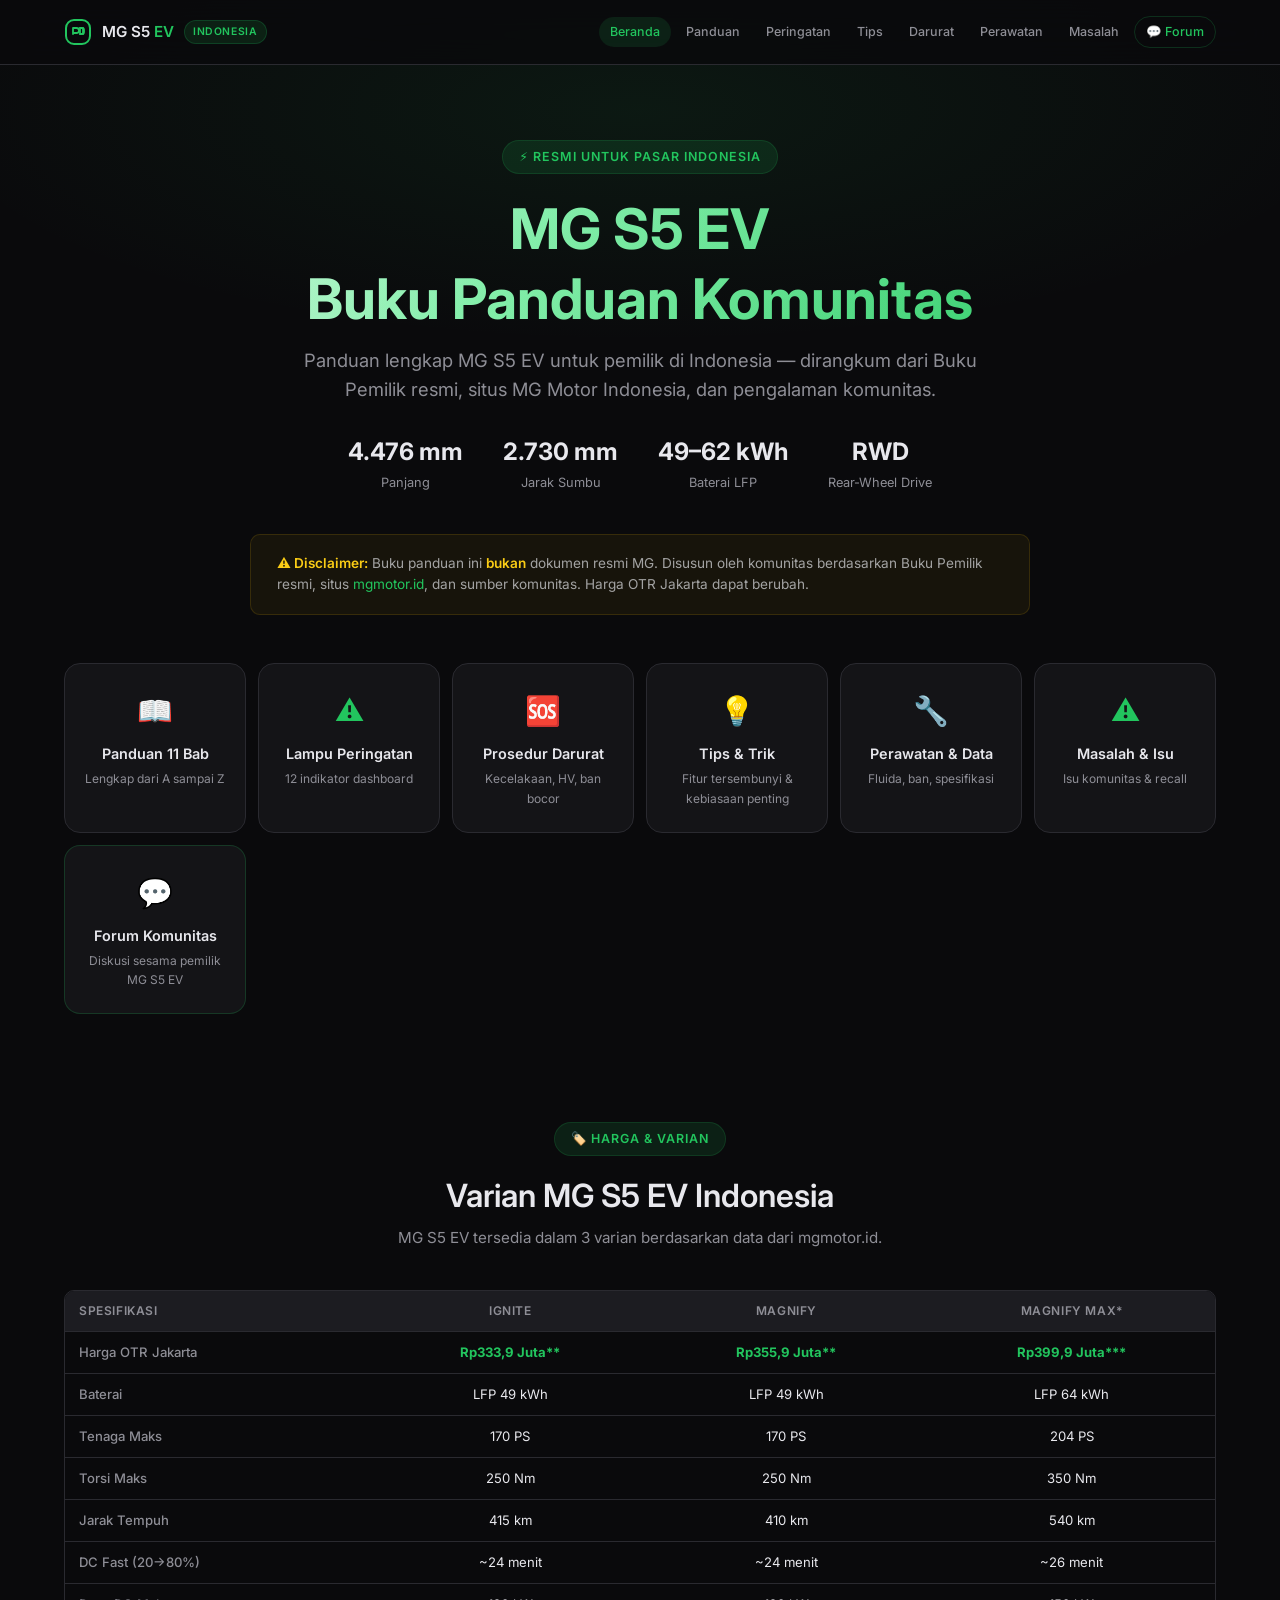
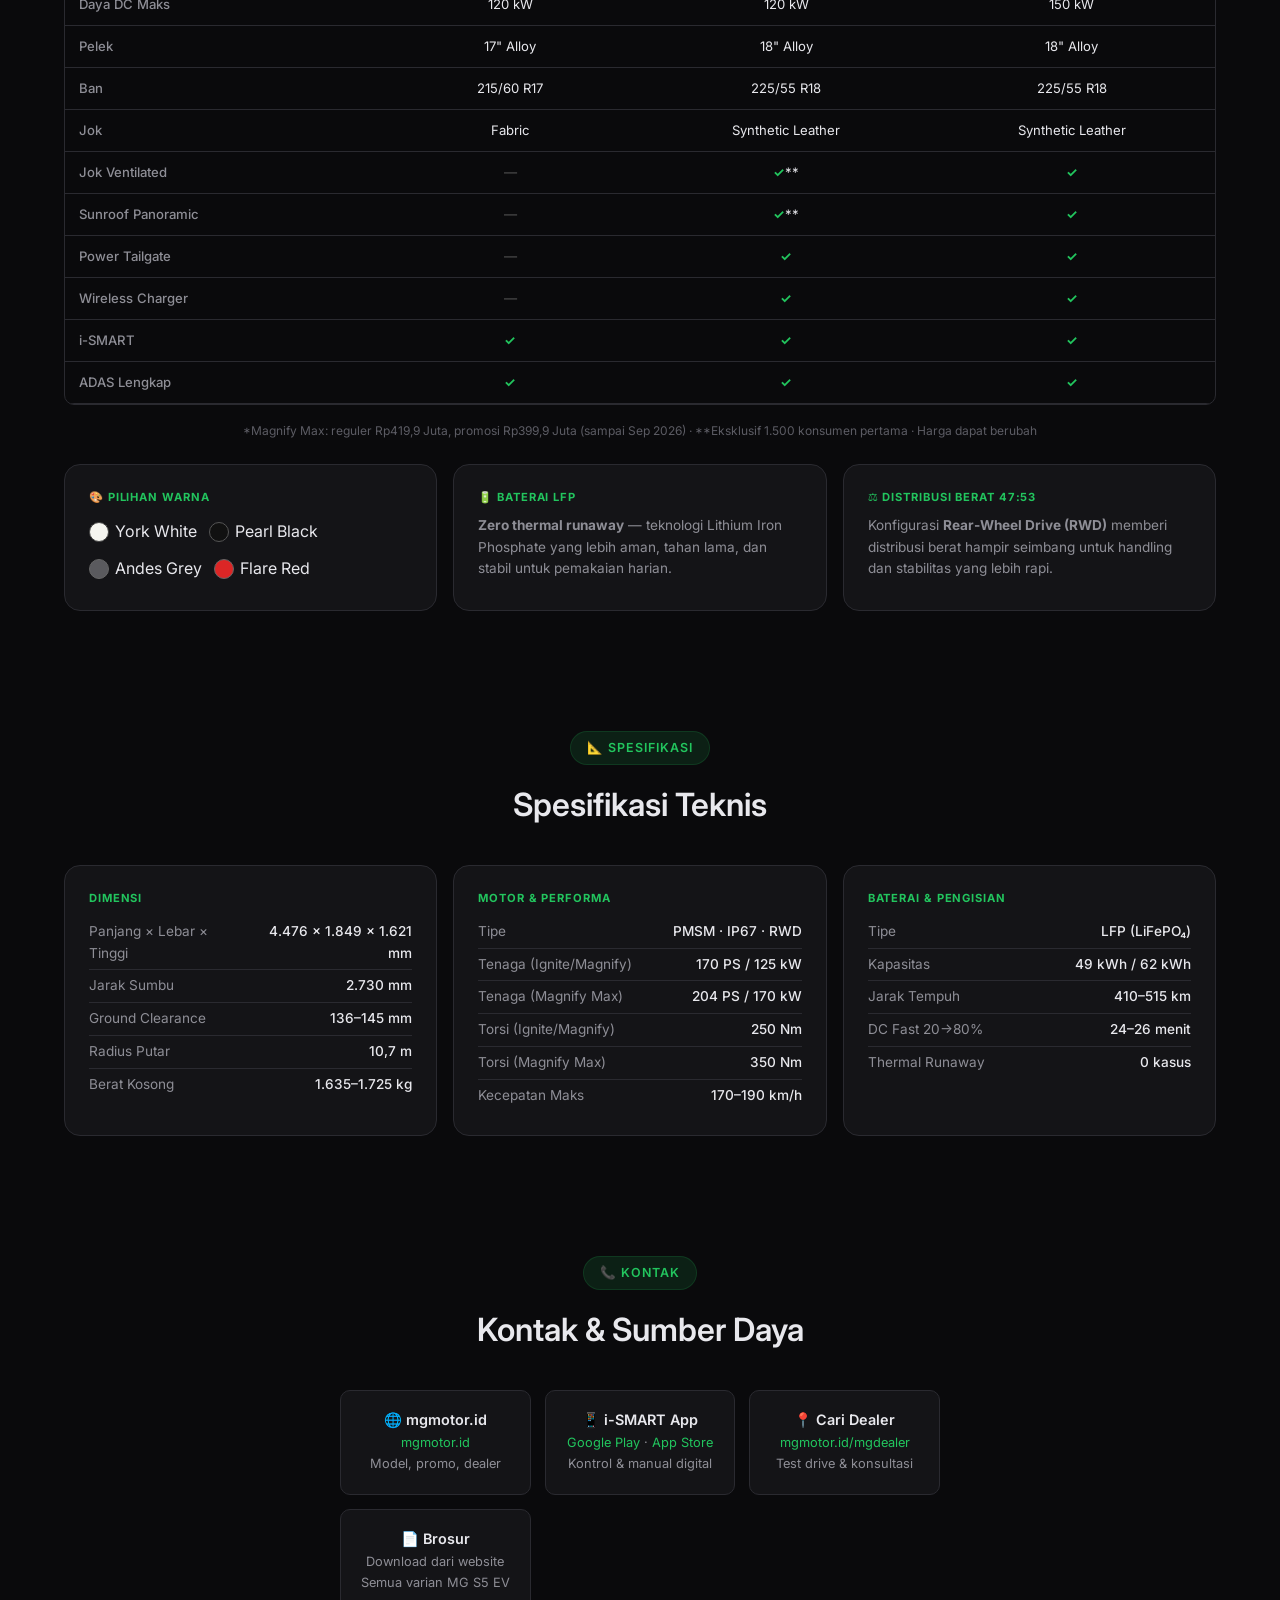
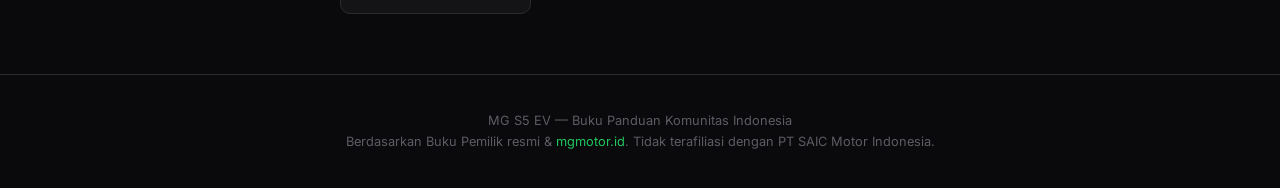
==== index.html @ fa59efef "fix: restruktur masalah.html + tambah Replaceable Batteries - masalah.html: Troubleshooting Cepat pi" ====
<!DOCTYPE html>
<html lang="id">
<head>
  <meta charset="UTF-8">
  <meta name="viewport" content="width=device-width, initial-scale=1.0">
  <title>MG S5 EV — Buku Panduan Komunitas Indonesia</title>
  <link rel="preconnect" href="https://fonts.googleapis.com">
  <link rel="preconnect" href="https://fonts.gstatic.com" crossorigin>
  <link href="https://fonts.googleapis.com/css2?family=Inter:wght@300;400;500;600;700;800&family=JetBrains+Mono:wght@400;600&display=swap" rel="stylesheet">
  <link rel="stylesheet" href="style.css">
</head>
<body>

<nav role="navigation" aria-label="Navigasi utama">
  <div class="container">
    <div class="nav-brand">
      <svg width="28" height="28" viewBox="0 0 28 28" fill="none" aria-hidden="true">
        <rect x="2" y="2" width="24" height="24" rx="8" stroke="#22c55e" stroke-width="2" fill="none"/>
        <path d="M9 16V10h3.5a2.5 2.5 0 0 1 0 5H9m10-5v6" stroke="#22c55e" stroke-width="1.8" stroke-linecap="round" stroke-linejoin="round"/>
        <path d="M20 12a2 2 0 0 0-2-2h-2v6h2a2 2 0 0 0 2-2v-2Z" stroke="#22c55e" stroke-width="1.8" stroke-linecap="round"/>
      </svg>
      <span>MG S5 <span class="brand-accent">EV</span></span>
      <span class="nav-badge">Indonesia</span>
    </div>
    <div class="nav-menu">
      <input type="checkbox" id="nav-toggle-index" class="nav-toggle-input" aria-hidden="true">
      <label for="nav-toggle-index" class="nav-toggle" aria-label="Buka navigasi">
        <span class="nav-toggle-bars" aria-hidden="true"><span></span><span></span><span></span></span>
      </label>
      <div class="nav-links">
        <a href="index.html" class="active">Beranda</a>
        <a href="panduan.html">Panduan</a>
        <a href="peringatan.html">Peringatan</a>
        <a href="tips.html">Tips</a>
        <a href="darurat.html">Darurat</a>
        <a href="perawatan.html">Perawatan</a>
        <a href="masalah.html">Masalah</a>
        <a href="https://mgs5.flarum.cloud" target="_blank" rel="noopener" class="forum-link">💬 Forum</a>
      </div>
    </div>
  </div>
</nav>

<header class="hero">
  <div class="container">
    <div class="hero-tag">⚡ Resmi untuk Pasar Indonesia</div>
    <h1>MG S5 EV<br>Buku Panduan Komunitas</h1>
    <p class="hero-sub">Panduan lengkap MG S5 EV untuk pemilik di Indonesia — dirangkum dari Buku Pemilik resmi, situs MG Motor Indonesia, dan pengalaman komunitas.</p>
    <div class="hero-stats">
      <div class="hero-stat"><div class="hero-stat-val">4.476 mm</div><div class="hero-stat-lbl">Panjang</div></div>
      <div class="hero-stat"><div class="hero-stat-val">2.730 mm</div><div class="hero-stat-lbl">Jarak Sumbu</div></div>
      <div class="hero-stat"><div class="hero-stat-val">49–62 kWh</div><div class="hero-stat-lbl">Baterai LFP</div></div>
      <div class="hero-stat"><div class="hero-stat-val">RWD</div><div class="hero-stat-lbl">Rear-Wheel Drive</div></div>
    </div>
  </div>
</header>

<div class="container">
  <div class="disclaimer-card" role="note" aria-label="Disclaimer sumber">
    <p><strong>⚠️ Disclaimer:</strong> Buku panduan ini <strong>bukan</strong> dokumen resmi MG. Disusun oleh komunitas berdasarkan Buku Pemilik resmi, situs <a href="https://www.mgmotor.id/mgmodels/mgs5ev" target="_blank" rel="noopener">mgmotor.id</a>, dan sumber komunitas. Harga OTR Jakarta dapat berubah.</p>
  </div>

  <div class="quick-nav">
    <a href="panduan.html" class="card quick-nav-card">
      <div class="quick-nav-icon">📖</div>
      <div class="quick-nav-title">Panduan 11 Bab</div>
      <div class="quick-nav-meta">Lengkap dari A sampai Z</div>
    </a>
    <a href="peringatan.html" class="card quick-nav-card">
      <div class="quick-nav-icon">⚠️</div>
      <div class="quick-nav-title">Lampu Peringatan</div>
      <div class="quick-nav-meta">12 indikator dashboard</div>
    </a>
    <a href="darurat.html" class="card quick-nav-card">
      <div class="quick-nav-icon">🆘</div>
      <div class="quick-nav-title">Prosedur Darurat</div>
      <div class="quick-nav-meta">Kecelakaan, HV, ban bocor</div>
    </a>
    <a href="tips.html" class="card quick-nav-card">
      <div class="quick-nav-icon">💡</div>
      <div class="quick-nav-title">Tips &amp; Trik</div>
      <div class="quick-nav-meta">Fitur tersembunyi &amp; kebiasaan penting</div>
    </a>
    <a href="perawatan.html" class="card quick-nav-card">
      <div class="quick-nav-icon">🔧</div>
      <div class="quick-nav-title">Perawatan &amp; Data</div>
      <div class="quick-nav-meta">Fluida, ban, spesifikasi</div>
    </a>
    <a href="masalah.html" class="card quick-nav-card">
      <div class="quick-nav-icon">⚠️</div>
      <div class="quick-nav-title">Masalah &amp; Isu</div>
      <div class="quick-nav-meta">Isu komunitas &amp; recall</div>
    </a>
    <a href="https://mgs5.flarum.cloud" target="_blank" rel="noopener" class="card quick-nav-card is-forum">
      <div class="quick-nav-icon">💬</div>
      <div class="quick-nav-title accent-text">Forum Komunitas</div>
      <div class="quick-nav-meta">Diskusi sesama pemilik MG S5 EV</div>
    </a>
  </div>
</div>

<section class="section section-tight" id="varian">
  <div class="container">
    <div class="section-header">
      <div class="hero-tag">🏷️ Harga &amp; Varian</div>
      <h2>Varian MG S5 EV Indonesia</h2>
      <p>MG S5 EV tersedia dalam 3 varian berdasarkan data dari mgmotor.id.</p>
    </div>
    <div class="table-wrap">
      <table>
        <thead>
          <tr>
            <th>Spesifikasi</th>
            <th class="center">Ignite</th>
            <th class="center">Magnify</th>
            <th class="center">Magnify Max*</th>
          </tr>
        </thead>
        <tbody>
          <tr><td>Harga OTR Jakarta</td><td class="center accent-value">Rp333,9 Juta**</td><td class="center accent-value">Rp355,9 Juta**</td><td class="center accent-value">Rp399,9 Juta***</td></tr>
          <tr><td>Baterai</td><td class="center">LFP 49 kWh</td><td class="center">LFP 49 kWh</td><td class="center">LFP 64 kWh</td></tr>
          <tr><td>Tenaga Maks</td><td class="center">170 PS</td><td class="center">170 PS</td><td class="center">204 PS</td></tr>
          <tr><td>Torsi Maks</td><td class="center">250 Nm</td><td class="center">250 Nm</td><td class="center">350 Nm</td></tr>
          <tr><td>Jarak Tempuh</td><td class="center">415 km</td><td class="center">410 km</td><td class="center">540 km</td></tr>
          <tr><td>DC Fast (20→80%)</td><td class="center">~24 menit</td><td class="center">~24 menit</td><td class="center">~26 menit</td></tr>
          <tr><td>Daya DC Maks</td><td class="center">120 kW</td><td class="center">120 kW</td><td class="center">150 kW</td></tr>
          <tr><td>Pelek</td><td class="center">17&quot; Alloy</td><td class="center">18&quot; Alloy</td><td class="center">18&quot; Alloy</td></tr>
          <tr><td>Ban</td><td class="center">215/60 R17</td><td class="center">225/55 R18</td><td class="center">225/55 R18</td></tr>
          <tr><td>Jok</td><td class="center">Fabric</td><td class="center">Synthetic Leather</td><td class="center">Synthetic Leather</td></tr>
          <tr><td>Jok Ventilated</td><td class="center"><span class="dash">—</span></td><td class="center"><span class="check">✓</span>**</td><td class="center"><span class="check">✓</span></td></tr>
          <tr><td>Sunroof Panoramic</td><td class="center"><span class="dash">—</span></td><td class="center"><span class="check">✓</span>**</td><td class="center"><span class="check">✓</span></td></tr>
          <tr><td>Power Tailgate</td><td class="center"><span class="dash">—</span></td><td class="center"><span class="check">✓</span></td><td class="center"><span class="check">✓</span></td></tr>
          <tr><td>Wireless Charger</td><td class="center"><span class="dash">—</span></td><td class="center"><span class="check">✓</span></td><td class="center"><span class="check">✓</span></td></tr>
          <tr><td>i-SMART</td><td class="center"><span class="check">✓</span></td><td class="center"><span class="check">✓</span></td><td class="center"><span class="check">✓</span></td></tr>
          <tr><td>ADAS Lengkap</td><td class="center"><span class="check">✓</span></td><td class="center"><span class="check">✓</span></td><td class="center"><span class="check">✓</span></td></tr>
        </tbody>
      </table>
    </div>
    <p class="muted-note">*Magnify Max: reguler Rp419,9 Juta, promosi Rp399,9 Juta (sampai Sep 2026) · **Eksklusif 1.500 konsumen pertama · Harga dapat berubah</p>

    <div class="info-grid-3 mt-24">
      <div class="card">
        <div class="label">🎨 Pilihan Warna</div>
        <div class="swatch-list">
          <span class="swatch-item"><span class="swatch-dot white"></span>York White</span>
          <span class="swatch-item"><span class="swatch-dot black"></span>Pearl Black</span>
          <span class="swatch-item"><span class="swatch-dot gray"></span>Andes Grey</span>
          <span class="swatch-item"><span class="swatch-dot red"></span>Flare Red</span>
        </div>
      </div>
      <div class="card">
        <div class="label">🔋 Baterai LFP</div>
        <p class="mt-8"><strong>Zero thermal runaway</strong> — teknologi Lithium Iron Phosphate yang lebih aman, tahan lama, dan stabil untuk pemakaian harian.</p>
      </div>
      <div class="card">
        <div class="label">⚖️ Distribusi Berat 47:53</div>
        <p class="mt-8">Konfigurasi <strong>Rear-Wheel Drive (RWD)</strong> memberi distribusi berat hampir seimbang untuk handling dan stabilitas yang lebih rapi.</p>
      </div>
    </div>
  </div>
</section>

<section class="section section-tight">
  <div class="container">
    <div class="section-header">
      <div class="hero-tag">📐 Spesifikasi</div>
      <h2>Spesifikasi Teknis</h2>
    </div>
    <div class="spec-grid">
      <div class="card">
        <div class="label">Dimensi</div>
        <div class="spec-row"><span class="key">Panjang × Lebar × Tinggi</span><span class="val">4.476 × 1.849 × 1.621 mm</span></div>
        <div class="spec-row"><span class="key">Jarak Sumbu</span><span class="val">2.730 mm</span></div>
        <div class="spec-row"><span class="key">Ground Clearance</span><span class="val">136–145 mm</span></div>
        <div class="spec-row"><span class="key">Radius Putar</span><span class="val">10,7 m</span></div>
        <div class="spec-row"><span class="key">Berat Kosong</span><span class="val">1.635–1.725 kg</span></div>
      </div>
      <div class="card">
        <div class="label">Motor &amp; Performa</div>
        <div class="spec-row"><span class="key">Tipe</span><span class="val">PMSM · IP67 · RWD</span></div>
        <div class="spec-row"><span class="key">Tenaga (Ignite/Magnify)</span><span class="val">170 PS / 125 kW</span></div>
        <div class="spec-row"><span class="key">Tenaga (Magnify Max)</span><span class="val">204 PS / 170 kW</span></div>
        <div class="spec-row"><span class="key">Torsi (Ignite/Magnify)</span><span class="val">250 Nm</span></div>
        <div class="spec-row"><span class="key">Torsi (Magnify Max)</span><span class="val">350 Nm</span></div>
        <div class="spec-row"><span class="key">Kecepatan Maks</span><span class="val">170–190 km/h</span></div>
      </div>
      <div class="card">
        <div class="label">Baterai &amp; Pengisian</div>
        <div class="spec-row"><span class="key">Tipe</span><span class="val">LFP (LiFePO₄)</span></div>
        <div class="spec-row"><span class="key">Kapasitas</span><span class="val">49 kWh / 62 kWh</span></div>
        <div class="spec-row"><span class="key">Jarak Tempuh</span><span class="val">410–515 km</span></div>
        <div class="spec-row"><span class="key">DC Fast 20→80%</span><span class="val">24–26 menit</span></div>
        <div class="spec-row"><span class="key">Thermal Runaway</span><span class="val accent-text">0 kasus</span></div>
      </div>
    </div>
  </div>
</section>

<section class="section section-tight" id="kontak">
  <div class="container">
    <div class="section-header">
      <div class="hero-tag">📞 Kontak</div>
      <h2>Kontak &amp; Sumber Daya</h2>
    </div>
    <div class="app-grid compact">
      <div class="app-item"><h3>🌐 mgmotor.id</h3><p><a href="https://www.mgmotor.id" target="_blank" rel="noopener">mgmotor.id</a><br>Model, promo, dealer</p></div>
      <div class="app-item"><h3>📱 i-SMART App</h3><p><a href="https://play.google.com/store/apps/details?id=com.saicmotor.iov.indonesian" target="_blank" rel="noopener">Google Play</a> · <a href="https://apps.apple.com/id/app/mg-i-smart/id1560301186" target="_blank" rel="noopener">App Store</a><br>Kontrol &amp; manual digital</p></div>
      <div class="app-item"><h3>📍 Cari Dealer</h3><p><a href="https://www.mgmotor.id/mgdealer" target="_blank" rel="noopener">mgmotor.id/mgdealer</a><br>Test drive &amp; konsultasi</p></div>
      <div class="app-item"><h3>📄 Brosur</h3><p>Download dari website<br>Semua varian MG S5 EV</p></div>
    </div>
  </div>
</section>

<footer role="contentinfo">
  <div class="container">
    <p class="mb-0">MG S5 EV — Buku Panduan Komunitas Indonesia</p>
    <p>Berdasarkan Buku Pemilik resmi &amp; <a href="https://www.mgmotor.id/mgmodels/mgs5ev" target="_blank" rel="noopener">mgmotor.id</a>. Tidak terafiliasi dengan PT SAIC Motor Indonesia.</p>
  </div>
</footer>

</body>
</html>
---- style.css ----
/* ===== MG S5 EV Community Manual - Shared Styles ===== */
*, *::before, *::after { box-sizing: border-box; margin: 0; padding: 0; }
html { scroll-behavior: smooth; scroll-padding-top: 80px; }
body {
  font-family: "Inter", system-ui, -apple-system, sans-serif;
  background: #0a0a0c;
  color: #e8e8ed;
  line-height: 1.6;
  -webkit-font-smoothing: antialiased;
}
::selection { background: rgba(34, 197, 94, 0.3); color: #fff; }
:focus-visible { outline: 2px solid #22c55e; outline-offset: 2px; border-radius: 4px; }

:root {
  --bg: #0a0a0c;
  --surface: #141417;
  --surface-2: #1c1c21;
  --border: #2a2a30;
  --text: #e8e8ed;
  --muted: #8e8e96;
  --accent: #22c55e;
  --accent-dim: rgba(34, 197, 94, 0.12);
  --radius-sm: 6px;
  --radius-md: 10px;
  --radius-lg: 16px;
  --shadow-card: 0 1px 3px rgba(0, 0, 0, 0.4);
  --shadow-raised: 0 4px 12px rgba(0, 0, 0, 0.5);
  --max-width: 1200px;
}

h1, h2, h3, h4 { font-weight: 600; line-height: 1.25; }
h1 { font-size: clamp(2rem, 5vw, 3.5rem); font-weight: 700; }
h2 { font-size: clamp(1.4rem, 3vw, 2rem); margin-top: 2rem; }
h3 { font-size: clamp(1.1rem, 2vw, 1.35rem); color: var(--text); }
h4 { font-size: 1rem; color: var(--text); }
p, li { font-size: 0.95rem; color: var(--muted); line-height: 1.6; }
a { color: var(--accent); text-decoration: none; transition: color 0.15s; }
a:hover { color: #16a34a; }

.container { max-width: var(--max-width); margin: 0 auto; padding: 0 24px; }
.brand-accent, .accent-text { color: var(--accent); }
.center { text-align: center; }
.section-tight { padding-top: 0; }
.section-top-sm { padding-top: 24px; }
.mb-0 { margin-bottom: 0; }
.mt-8 { margin-top: 8px; }
.mt-12 { margin-top: 12px; }
.mt-24 { margin-top: 24px; }
.muted-note { font-size: 0.75rem; color: #5c5c64; text-align: center; }
.strong-note { color: var(--text); font-weight: 600; }
.accent-value { color: var(--accent); font-weight: 700; }

nav {
  position: fixed;
  top: 0;
  inset-inline: 0;
  z-index: 100;
  background: rgba(10, 10, 12, 0.85);
  backdrop-filter: blur(16px) saturate(1.4);
  -webkit-backdrop-filter: blur(16px) saturate(1.4);
  border-bottom: 1px solid var(--border);
}
nav .container { display: flex; align-items: center; justify-content: space-between; min-height: 64px; }
.nav-brand { display: flex; align-items: center; gap: 10px; font-weight: 600; font-size: 0.95rem; color: var(--text); }
.nav-menu { display: flex; align-items: center; }
.nav-toggle-input {
  position: absolute;
  opacity: 0;
  pointer-events: none;
}
.nav-toggle {
  display: none;
  align-items: center;
  justify-content: center;
  width: 42px;
  height: 42px;
  border: 1px solid var(--border);
  border-radius: 10px;
  background: var(--surface);
  color: var(--text);
  cursor: pointer;
}
.nav-toggle-bars {
  display: inline-flex;
  flex-direction: column;
  gap: 4px;
}
.nav-toggle-bars span {
  width: 16px;
  height: 2px;
  border-radius: 999px;
  background: currentColor;
}
.nav-badge {
  font-size: 0.65rem;
  font-weight: 600;
  text-transform: uppercase;
  letter-spacing: 0.06em;
  padding: 3px 8px;
  border-radius: 100px;
  background: var(--accent-dim);
  color: var(--accent);
  border: 1px solid rgba(34, 197, 94, 0.2);
}
.nav-links { display: flex; gap: 4px; align-items: center; flex-wrap: wrap; }
.nav-links a {
  color: var(--muted);
  font-size: 0.78rem;
  font-weight: 500;
  padding: 5px 11px;
  border-radius: 100px;
  transition: all 0.15s;
  white-space: nowrap;
}
.nav-links a:hover,
.nav-links a.active { color: var(--text); background: var(--surface-2); }
.nav-links a.active { color: var(--accent); background: var(--accent-dim); }
.forum-link {
  color: var(--accent) !important;
  border: 1px solid rgba(34, 197, 94, 0.2);
}

.hero { padding: 140px 0 60px; text-align: center; position: relative; overflow: hidden; }
.hero::before {
  content: "";
  position: absolute;
  inset: 0;
  background: radial-gradient(ellipse 80% 60% at 50% 20%, rgba(34, 197, 94, 0.08), transparent 70%);
  pointer-events: none;
}
.hero-sm { padding: 100px 0 40px; }
.hero-tag {
  display: inline-flex;
  align-items: center;
  gap: 6px;
  font-size: 0.78rem;
  font-weight: 600;
  text-transform: uppercase;
  letter-spacing: 0.08em;
  padding: 6px 16px;
  border-radius: 100px;
  background: var(--accent-dim);
  color: var(--accent);
  border: 1px solid rgba(34, 197, 94, 0.15);
  margin-bottom: 20px;
}
.hero h1 {
  margin-bottom: 12px;
  background: linear-gradient(135deg, #f0fdf4 0%, #86efac 40%, #22c55e 100%);
  -webkit-background-clip: text;
  -webkit-text-fill-color: transparent;
  background-clip: text;
}
.hero-sub { font-size: clamp(1rem, 2vw, 1.15rem); max-width: 700px; margin: 0 auto 28px; color: var(--muted); }
.hero-stats { display: flex; justify-content: center; gap: 40px; flex-wrap: wrap; }
.hero-stat { text-align: center; }
.hero-stat-val { font-size: 1.5rem; font-weight: 700; color: var(--text); }
.hero-stat-lbl { font-size: 0.8rem; color: var(--muted); margin-top: 2px; }

.section { padding: 60px 0; }
.section-header { text-align: center; margin-bottom: 40px; }
.section-header h2 { margin-top: 0; }
.section-header p { max-width: 620px; margin: 10px auto 0; }

.disclaimer-card {
  max-width: 780px;
  margin: -20px auto 48px;
  padding: 18px 26px;
  border-radius: var(--radius-md);
  background: rgba(234, 179, 8, 0.06);
  border: 1px solid rgba(234, 179, 8, 0.15);
}
.disclaimer-card p { font-size: 0.85rem; color: #a3a3a3; }
.disclaimer-card strong { color: #facc15; font-weight: 600; }

.card {
  background: var(--surface);
  border: 1px solid var(--border);
  border-radius: var(--radius-lg);
  padding: 24px;
  transition: all 0.2s;
}
.card:hover { border-color: rgba(34, 197, 94, 0.25); background: var(--surface-2); }
.card .label {
  font-size: 0.7rem;
  font-weight: 700;
  text-transform: uppercase;
  letter-spacing: 0.08em;
  color: var(--accent);
  margin-bottom: 8px;
}
.card p { font-size: 0.85rem; margin-bottom: 6px; }
.card ul { list-style: none; }
.card ul li { font-size: 0.82rem; color: var(--muted); padding: 3px 0; }

.quick-nav {
  display: grid;
  grid-template-columns: repeat(auto-fit, minmax(180px, 1fr));
  gap: 12px;
  margin-bottom: 48px;
}
.quick-nav-card {
  display: block;
  text-align: center;
  padding: 24px 16px;
}
.quick-nav-icon { font-size: 1.8rem; margin-bottom: 8px; }
.quick-nav-title { font-weight: 600; color: var(--text); font-size: 0.9rem; }
.quick-nav-meta { font-size: 0.75rem; color: var(--muted); margin-top: 4px; }
.quick-nav-card.is-forum { border-color: rgba(34, 197, 94, 0.2); }

.action-row {
  margin-top: 20px;
  display: flex;
  justify-content: center;
  gap: 12px;
  flex-wrap: wrap;
}
.pill-link {
  display: inline-flex;
  align-items: center;
  gap: 10px;
  padding: 12px 24px;
  font-size: 0.9rem;
  font-weight: 600;
  color: var(--accent);
  background: var(--accent-dim);
  border: 1px solid rgba(34, 197, 94, 0.2);
  border-radius: 100px;
}
.pill-link.secondary {
  color: var(--text);
  background: var(--surface);
  border-color: var(--border);
  font-weight: 500;
}
.pill-link svg { flex-shrink: 0; }

.info-grid-3,
.spec-grid,
.emer-grid {
  display: grid;
  grid-template-columns: repeat(auto-fit, minmax(280px, 1fr));
  gap: 16px;
}
.spec-grid { grid-template-columns: repeat(auto-fit, minmax(300px, 1fr)); }
.chapters { display: grid; grid-template-columns: repeat(auto-fill, minmax(360px, 1fr)); gap: 20px; }
.chapter {
  background: var(--surface);
  border: 1px solid var(--border);
  border-radius: var(--radius-lg);
  padding: 28px;
  transition: all 0.2s;
}
.chapter:hover {
  border-color: rgba(34, 197, 94, 0.3);
  background: var(--surface-2);
  transform: translateY(-2px);
  box-shadow: var(--shadow-raised);
}
.chapter-num { font-size: 0.7rem; font-weight: 700; text-transform: uppercase; letter-spacing: 0.1em; color: var(--accent); margin-bottom: 8px; }
.chapter h3 { margin-bottom: 8px; font-size: 1.05rem; }
.chapter p { font-size: 0.85rem; color: var(--muted); line-height: 1.6; margin-bottom: 8px; }
.chapter ul { list-style: none; display: flex; flex-wrap: wrap; gap: 5px; }
.chapter ul li {
  font-size: 0.72rem;
  padding: 3px 10px;
  border-radius: 100px;
  background: var(--surface-2);
  color: var(--muted);
  border: 1px solid var(--border);
}

.spec-row {
  display: flex;
  justify-content: space-between;
  gap: 16px;
  padding: 5px 0;
  border-bottom: 1px solid var(--border);
  font-size: 0.85rem;
}
.spec-row:last-child { border-bottom: none; }
.spec-row .key { color: var(--muted); }
.spec-row .val { color: var(--text); font-weight: 500; text-align: right; }

.table-wrap { overflow-x: auto; margin: 16px 0; border-radius: var(--radius-md); border: 1px solid var(--border); }
table { width: 100%; border-collapse: collapse; font-size: 0.82rem; }
th, td { padding: 10px 14px; text-align: left; border-bottom: 1px solid var(--border); }
th { background: var(--surface-2); color: var(--muted); font-weight: 600; font-size: 0.75rem; text-transform: uppercase; letter-spacing: 0.05em; }
td { color: var(--text); }
tr:hover td { background: rgba(34, 197, 94, 0.04); }
td:first-child { color: var(--muted); font-weight: 500; }
.check { color: var(--accent); font-weight: 700; }
.warn { color: #eab308; font-weight: 600; font-style: italic; font-size: 0.8rem; }
.dash { color: #555; }

.swatch-list { display: flex; gap: 12px; flex-wrap: wrap; margin-top: 12px; }
.swatch-item { display: inline-flex; align-items: center; gap: 6px; }
.swatch-dot {
  width: 20px;
  height: 20px;
  border-radius: 50%;
  display: inline-block;
}
.swatch-dot.white { background: #f5f5f0; border: 1px solid #444; }
.swatch-dot.black { background: #111; border: 1px solid #555; }
.swatch-dot.gray { background: #5a5a5e; border: 1px solid #666; }
.swatch-dot.red { background: #dc2626; border: 1px solid #666; }

.lamp-grid { display: grid; grid-template-columns: repeat(auto-fill, minmax(280px, 1fr)); gap: 12px; margin: 24px 0 48px; }
.lamp-item { display: flex; align-items: flex-start; gap: 12px; padding: 14px 16px; background: var(--surface); border: 1px solid var(--border); border-radius: var(--radius-md); }
.lamp-icon { width: 42px; height: 42px; border-radius: var(--radius-sm); background: var(--surface-2); display: flex; align-items: center; justify-content: center; font-size: 1.1rem; flex-shrink: 0; }
.lamp-name { font-size: 0.82rem; font-weight: 600; color: var(--text); margin-bottom: 2px; }
.lamp-desc { font-size: 0.78rem; color: var(--muted); line-height: 1.5; }

.fluids { display: grid; grid-template-columns: repeat(auto-fit, minmax(200px, 1fr)); gap: 12px; }
.fluid-item { background: var(--surface); border: 1px solid var(--border); border-radius: var(--radius-md); padding: 16px 20px; transition: all 0.2s; }
.fluid-item:hover { border-color: rgba(34, 197, 94, 0.25); }
.fluid-item .fname { font-size: 0.82rem; font-weight: 600; color: var(--text); margin-bottom: 4px; }
.fluid-item .fdet { font-size: 0.78rem; color: var(--muted); }
.fluid-item .fcap { font-size: 1rem; font-weight: 700; color: var(--accent); margin-top: 4px; }

.emer-grid ol { padding-left: 16px; margin-top: 8px; }
.emer-grid ol li { font-size: 0.82rem; color: var(--muted); padding: 2px 0; }
.emer-grid ul { list-style: none; margin-top: 8px; }
.emer-grid ul li { font-size: 0.82rem; color: var(--muted); padding: 4px 0; }

.tips-grid { display: grid; grid-template-columns: repeat(auto-fit, minmax(220px, 1fr)); gap: 14px; max-width: 100%; margin: 0 auto; }
.tip-card { background: var(--surface); border: 1px solid var(--border); border-radius: var(--radius-md); padding: 20px; }
.tip-card h3 { font-size: 0.9rem; margin-bottom: 6px; }
.tip-card p { font-size: 0.8rem; }

.app-grid { display: grid; grid-template-columns: repeat(auto-fit, minmax(180px, 1fr)); gap: 14px; max-width: 700px; margin: 0 auto; }
.app-grid.compact { max-width: 600px; }
.app-item { background: var(--surface); border: 1px solid var(--border); border-radius: var(--radius-md); padding: 20px 16px; text-align: center; transition: all 0.2s; }
.app-item:hover { border-color: rgba(34, 197, 94, 0.25); }
.app-item h3 { font-size: 0.9rem; margin-bottom: 4px; }
.app-item p { font-size: 0.8rem; }

.back-link { display: inline-flex; align-items: center; gap: 6px; font-size: 0.85rem; margin-bottom: 24px; color: var(--muted); }
.back-link:hover { color: var(--accent); }

.note-card {
  text-align: center;
  padding: 20px;
  max-width: 600px;
  margin: 0 auto 48px;
}

.alignment-grid {
  display: grid;
  grid-template-columns: repeat(auto-fit, minmax(200px, 1fr));
  gap: 12px;
  margin-top: 12px;
}
.align-item-title {
  font-size: 0.75rem;
  color: var(--muted);
  font-weight: 600;
}
.align-item-value {
  font-size: 0.82rem;
  color: var(--text);
}
.stack-gap-sm > * + * { margin-top: 6px; }

footer { border-top: 1px solid var(--border); padding: 36px 0; text-align: center; }
footer p { font-size: 0.8rem; color: #5c5c64; }

@media (max-width: 768px) {
  .hero { padding: 120px 0 40px; }
  .hero-sm { padding: 90px 0 30px; }
  .chapters,
  .spec-grid { grid-template-columns: 1fr; }
  .hero-stats { flex-direction: column; gap: 14px; }
  nav .container { min-height: 72px; }
  .nav-brand { gap: 8px; font-size: 0.9rem; }
  .nav-brand svg { width: 24px; height: 24px; }
  .nav-badge { display: none; }
  .nav-menu {
    display: block;
    position: relative;
  }
  .nav-toggle { display: inline-flex; }
  .nav-links {
    position: absolute;
    top: calc(100% + 10px);
    right: 0;
    min-width: min(280px, calc(100vw - 48px));
    padding: 10px;
    border: 1px solid var(--border);
    border-radius: 14px;
    background: rgba(20, 20, 23, 0.98);
    box-shadow: var(--shadow-raised);
    display: none;
    flex-direction: column;
    align-items: stretch;
    gap: 6px;
  }
  .nav-toggle-input:checked + .nav-toggle + .nav-links { display: flex; }
  .nav-links a {
    font-size: 0.88rem;
    padding: 10px 12px;
    border-radius: 10px;
  }
  .forum-link { text-align: center; }
}

@media (prefers-reduced-motion: reduce) {
  *, *::before, *::after { transition-duration: 0.01ms !important; animation-duration: 0.01ms !important; }
  html { scroll-behavior: auto; }
}
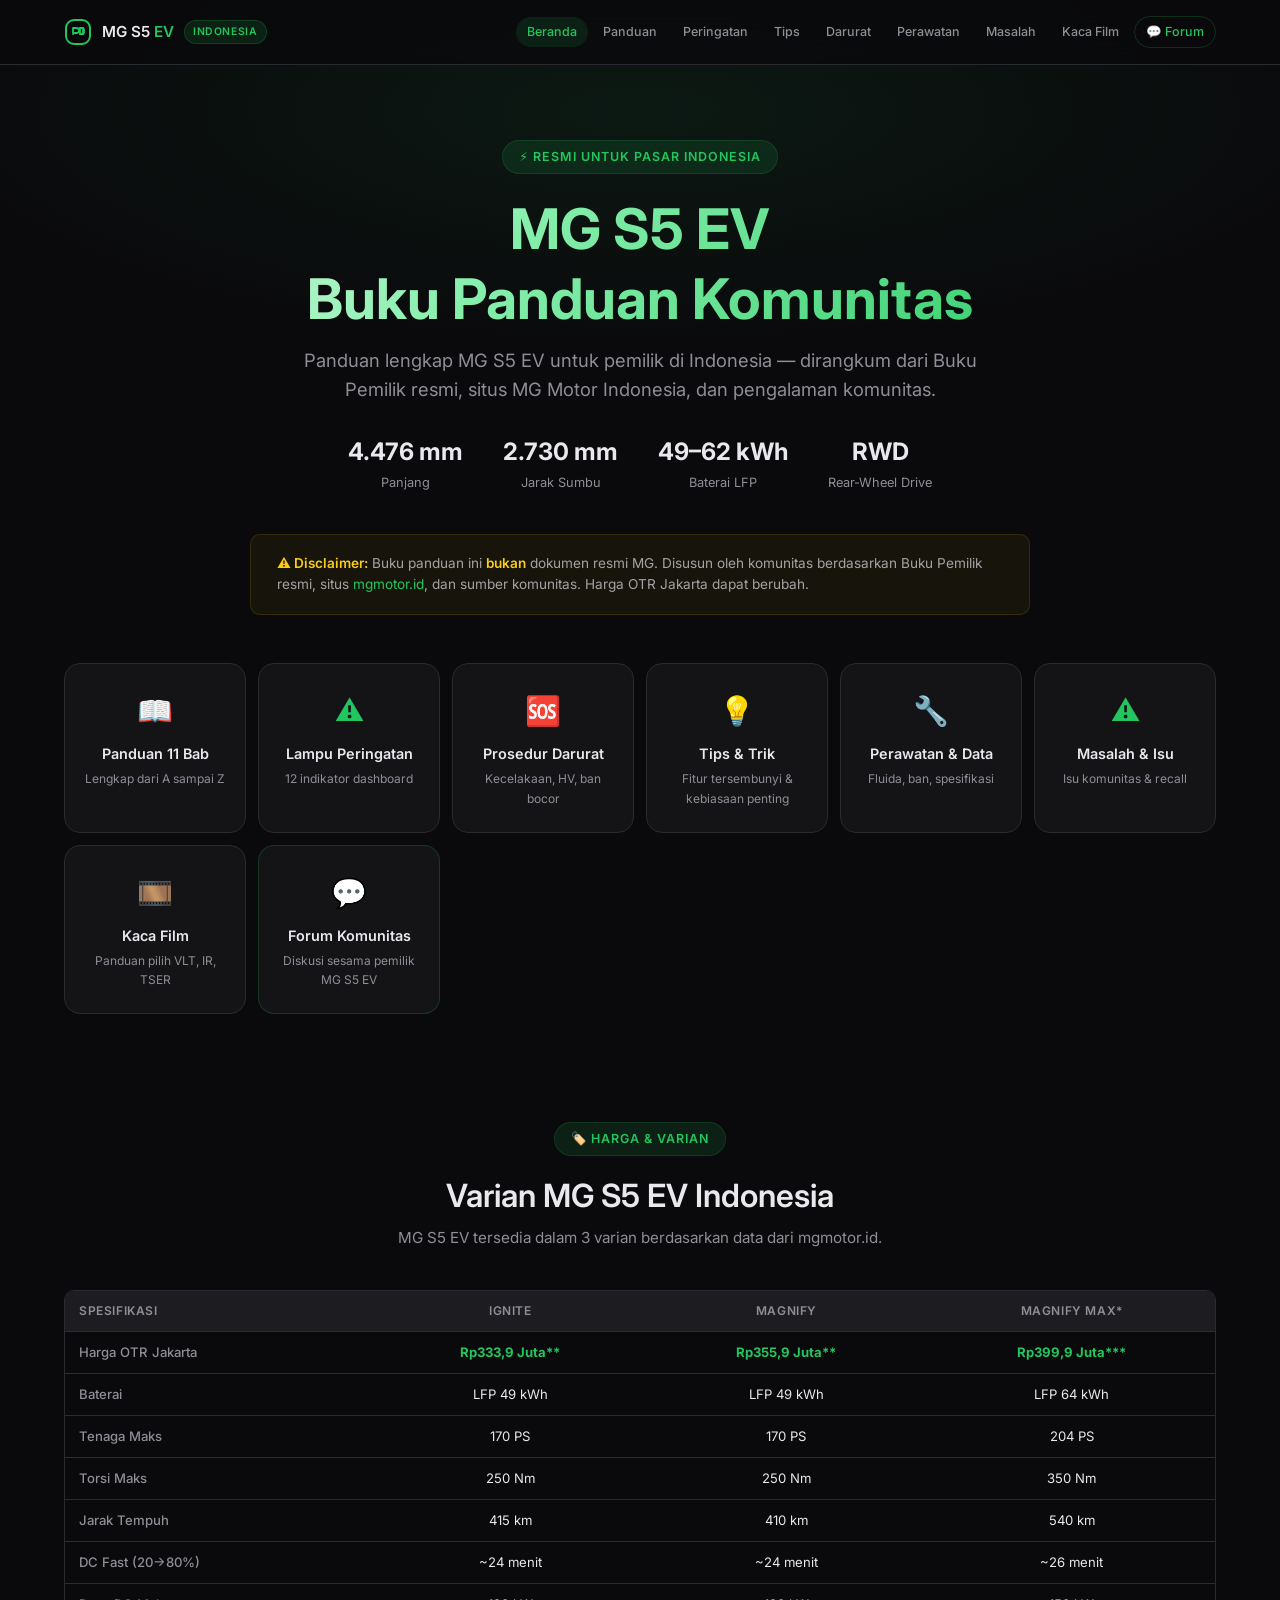
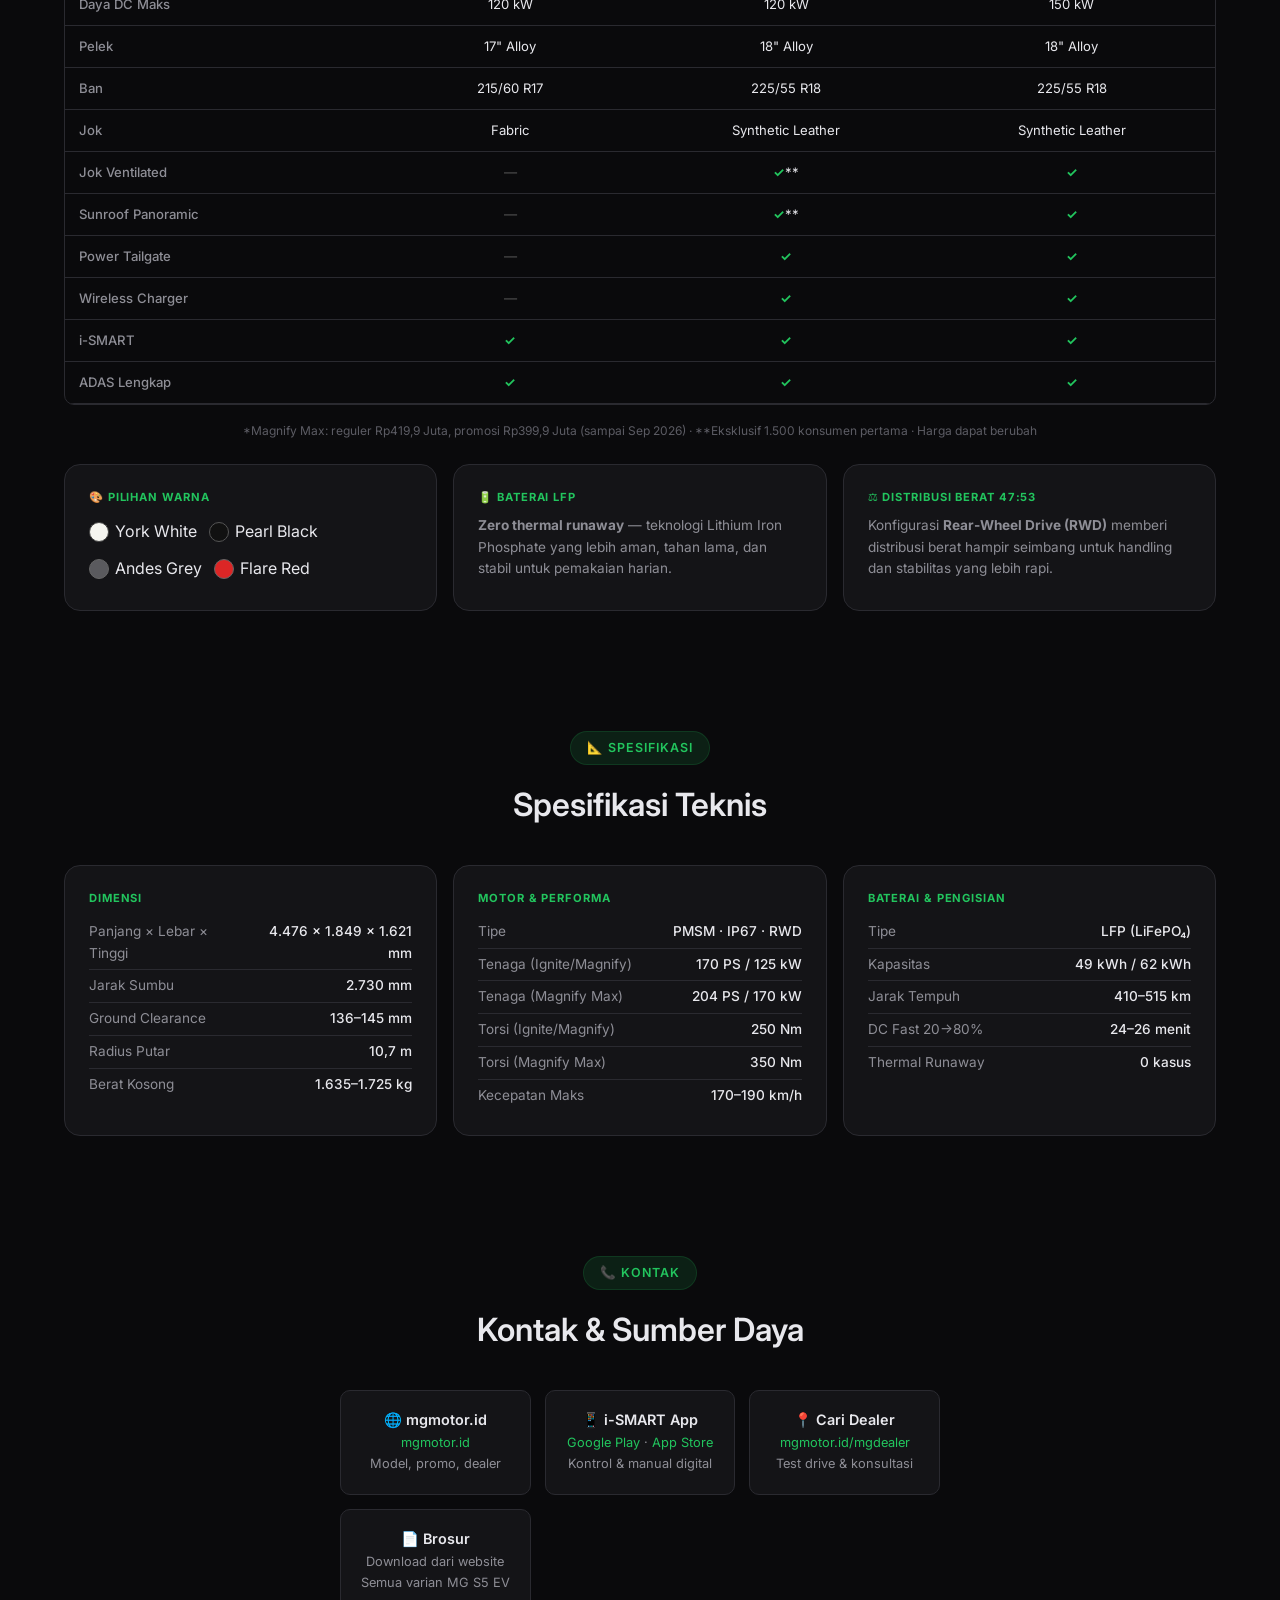
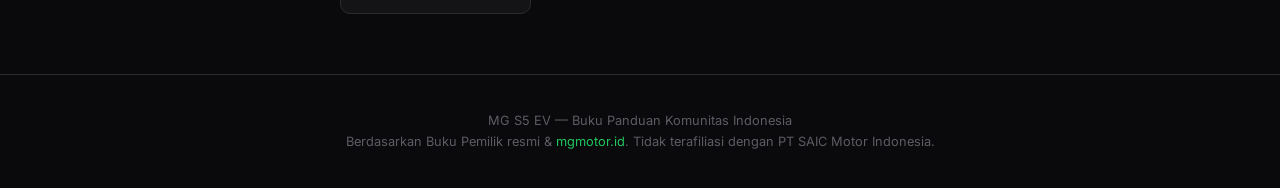
==== commit 1b25e42b: "fix: tambah link Kaca Film di nav semua halaman + card quick-nav homepage (nav konsisten 8 halaman)" ====
--- a/index.html
+++ b/index.html
@@ -3,6 +3,7 @@
 <head>
   <meta charset="UTF-8">
   <meta name="viewport" content="width=device-width, initial-scale=1.0">
+  <link rel="sitemap" type="application/xml" title="Sitemap" href="sitemap.xml">
   <title>MG S5 EV — Buku Panduan Komunitas Indonesia</title>
   <link rel="preconnect" href="https://fonts.googleapis.com">
   <link rel="preconnect" href="https://fonts.gstatic.com" crossorigin>
@@ -35,6 +36,7 @@
         <a href="darurat.html">Darurat</a>
         <a href="perawatan.html">Perawatan</a>
         <a href="masalah.html">Masalah</a>
+        <a href="kacafilm.html">Kaca Film</a>
         <a href="https://mgs5.flarum.cloud" target="_blank" rel="noopener" class="forum-link">💬 Forum</a>
       </div>
     </div>
@@ -90,6 +92,11 @@
       <div class="quick-nav-icon">⚠️</div>
       <div class="quick-nav-title">Masalah &amp; Isu</div>
       <div class="quick-nav-meta">Isu komunitas &amp; recall</div>
+    </a>
+    <a href="kacafilm.html" class="card quick-nav-card">
+      <div class="quick-nav-icon">🎞️</div>
+      <div class="quick-nav-title">Kaca Film</div>
+      <div class="quick-nav-meta">Panduan pilih VLT, IR, TSER</div>
     </a>
     <a href="https://mgs5.flarum.cloud" target="_blank" rel="noopener" class="card quick-nav-card is-forum">
       <div class="quick-nav-icon">💬</div>
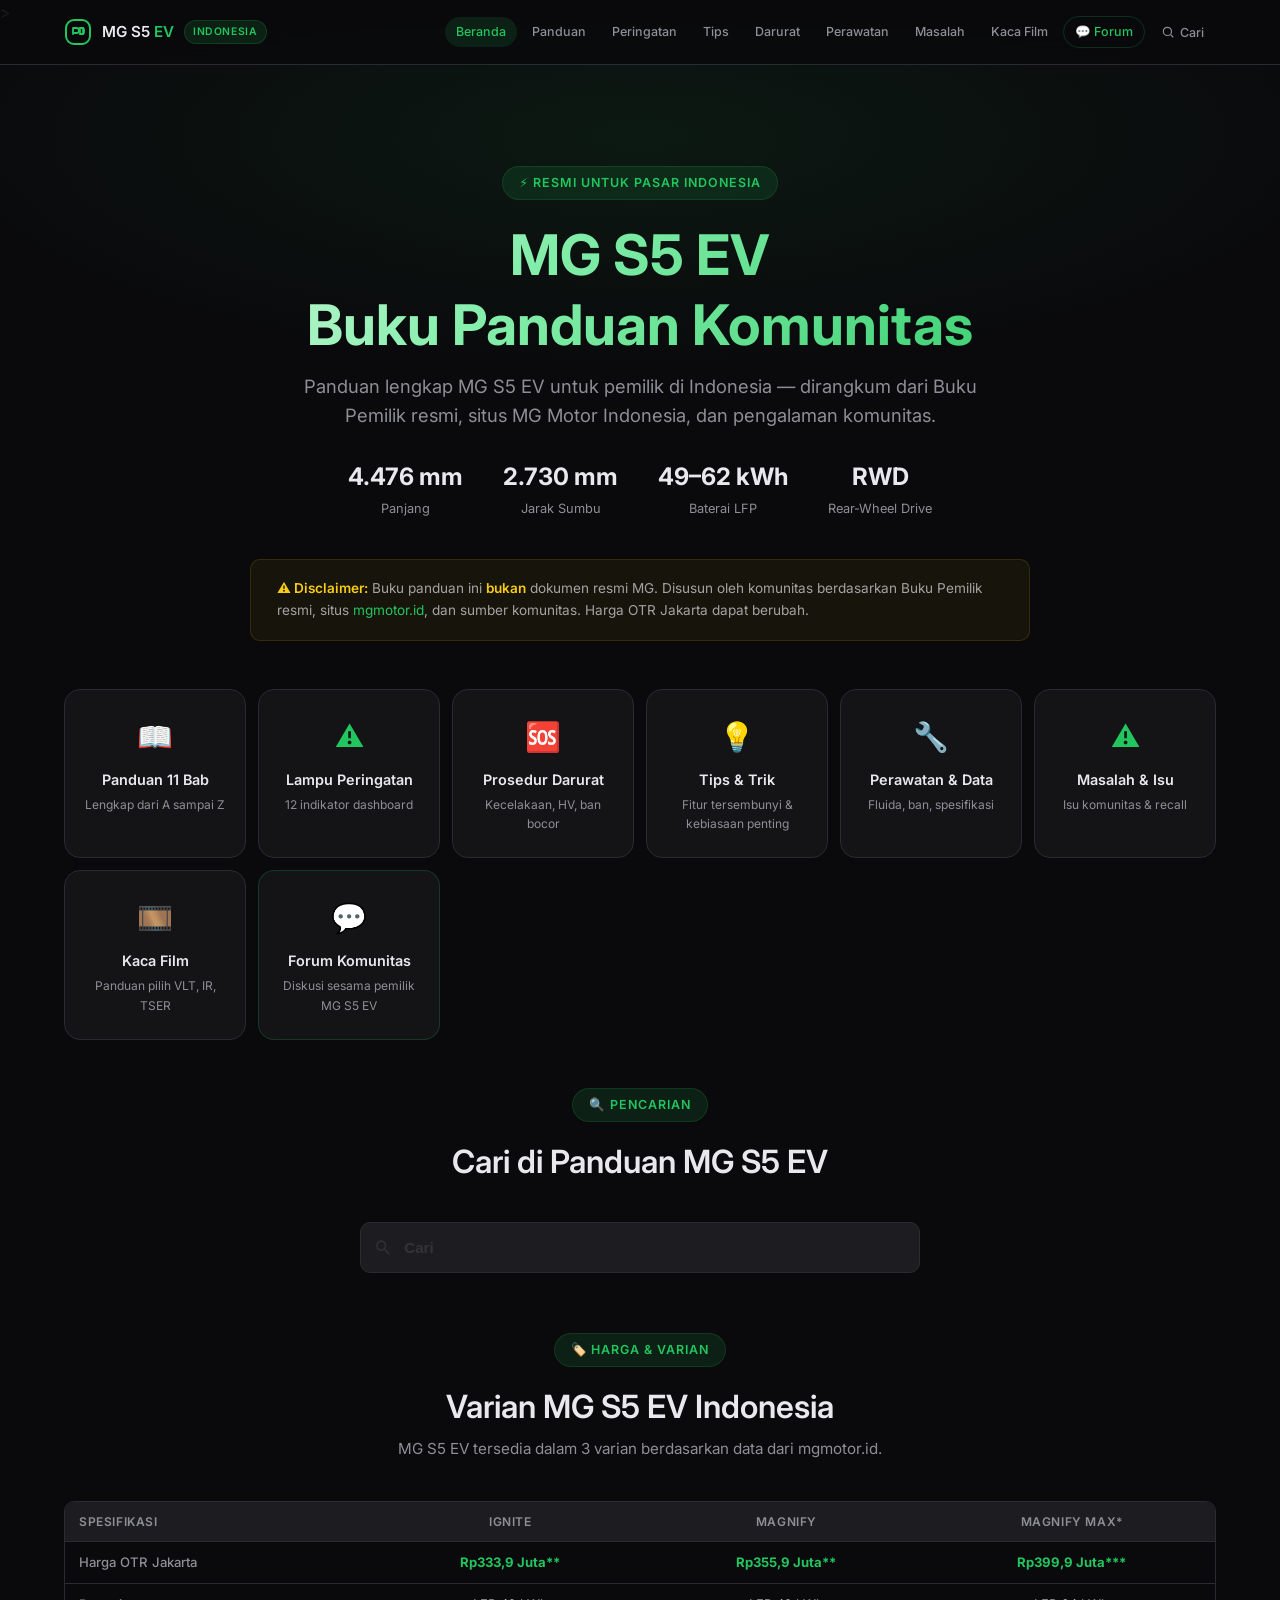
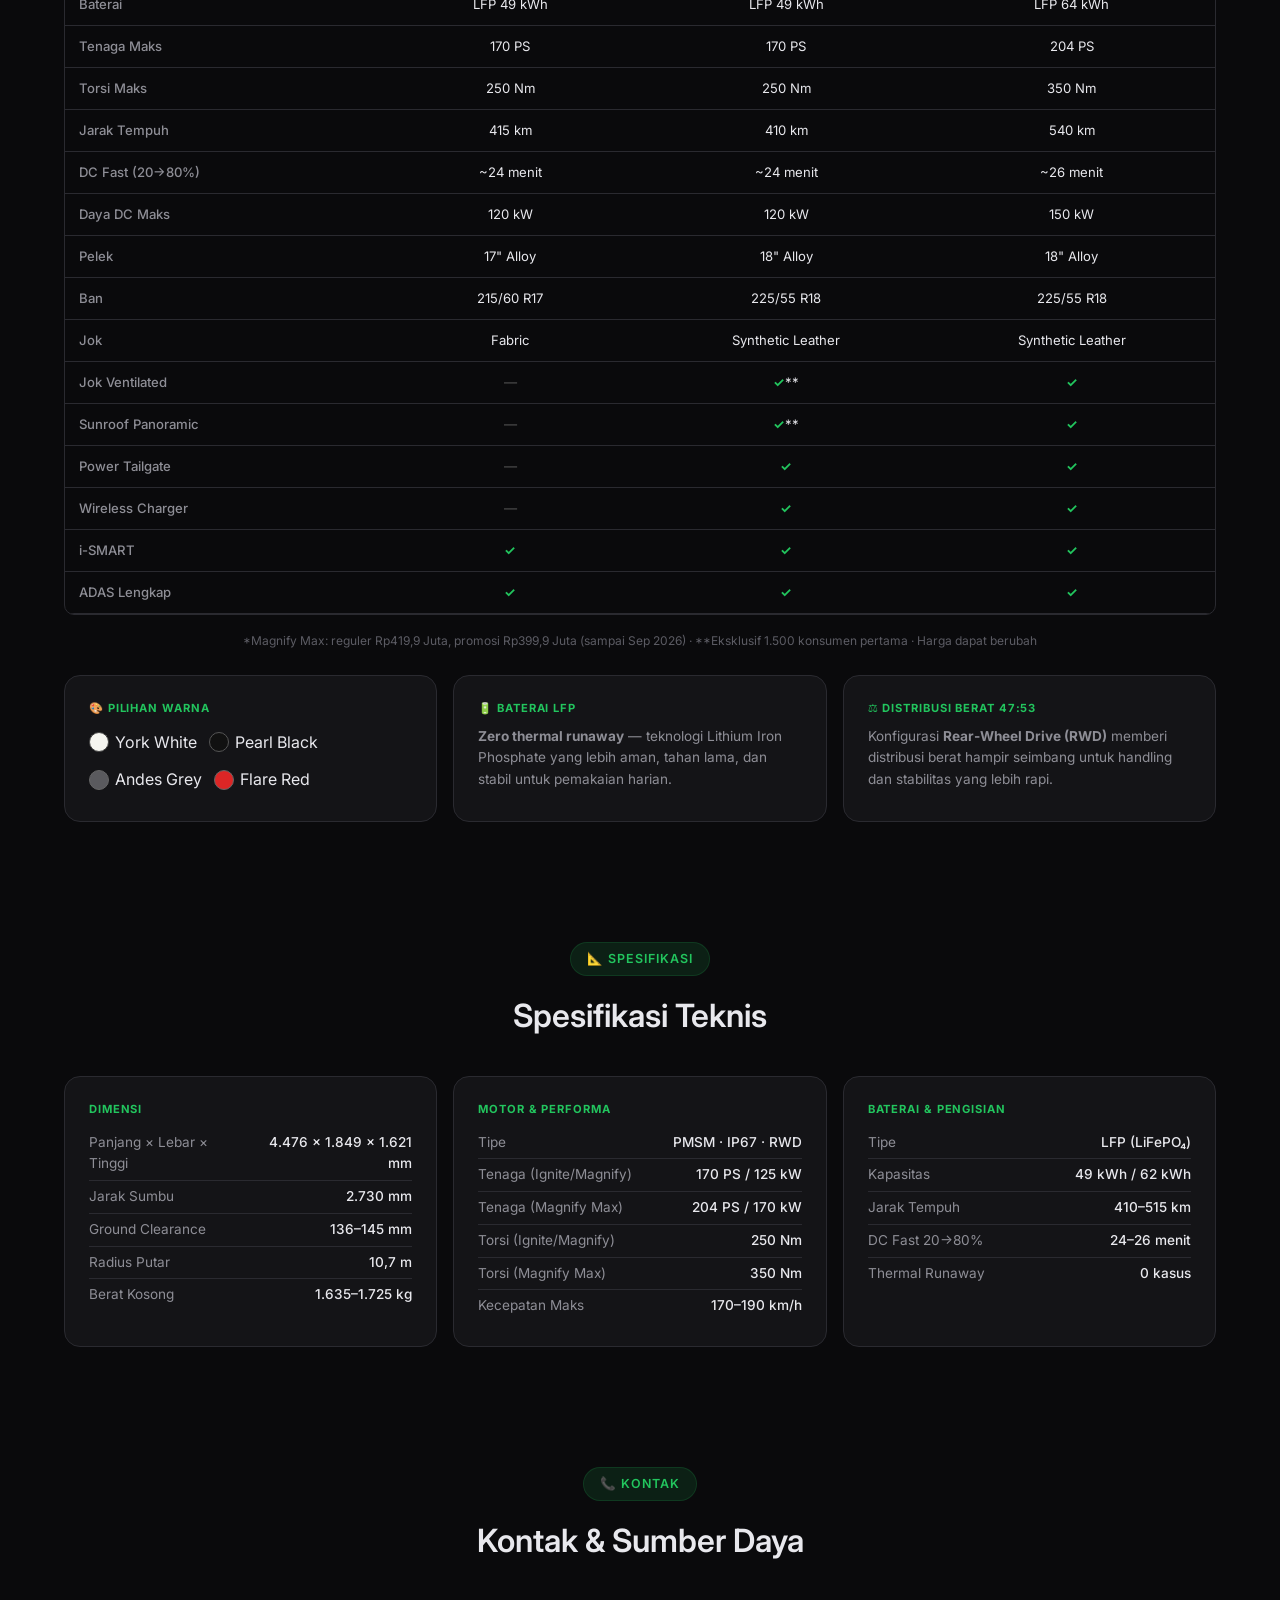
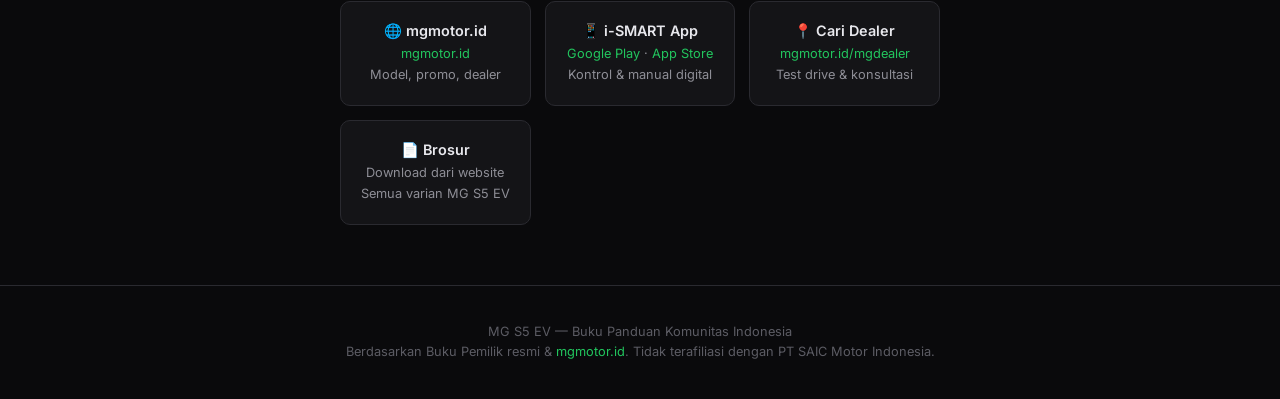
==== commit 4b478919: "feat: tambah search Pagefind (modal navbar + hero) dgn scroll-ke-bagian, kartu tips Matikan Wiper Ot" ====
--- a/index.html
+++ b/index.html
@@ -8,7 +8,8 @@
   <link rel="preconnect" href="https://fonts.googleapis.com">
   <link rel="preconnect" href="https://fonts.gstatic.com" crossorigin>
   <link href="https://fonts.googleapis.com/css2?family=Inter:wght@300;400;500;600;700;800&family=JetBrains+Mono:wght@400;600&display=swap" rel="stylesheet">
-  <link rel="stylesheet" href="style.css">
+  <link rel="stylesheet" href="style.css"
+  <link rel="stylesheet" href="search.css">>
 </head>
 <body>
 
@@ -38,6 +39,7 @@
         <a href="masalah.html">Masalah</a>
         <a href="kacafilm.html">Kaca Film</a>
         <a href="https://mgs5.flarum.cloud" target="_blank" rel="noopener" class="forum-link">💬 Forum</a>
+<button type="button" class="search-toggle" data-search-open aria-haspopup="dialog" aria-expanded="false" aria-label="Buka pencarian"><svg viewBox="0 0 24 24" fill="none" stroke="currentColor" stroke-width="2" aria-hidden="true"><circle cx="11" cy="11" r="7" /><path d="M21 21l-4.3-4.3" /></svg> Cari</button>
       </div>
     </div>
   </div>
@@ -106,11 +108,19 @@
   </div>
 </div>
 
+<div class="container">
+  <div class="section-header">
+    <div class="hero-tag">🔍 Pencarian</div>
+    <h2 id="cari-di-panduan-mg-s5-ev">Cari di Panduan MG S5 EV</h2>
+  </div>
+  <div id="hero-search" class="hero-search"></div>
+</div>
+
 <section class="section section-tight" id="varian">
   <div class="container">
     <div class="section-header">
       <div class="hero-tag">🏷️ Harga &amp; Varian</div>
-      <h2>Varian MG S5 EV Indonesia</h2>
+      <h2 id="varian-mg-s5-ev-indonesia">Varian MG S5 EV Indonesia</h2>
       <p>MG S5 EV tersedia dalam 3 varian berdasarkan data dari mgmotor.id.</p>
     </div>
     <div class="table-wrap">
@@ -171,7 +181,7 @@
   <div class="container">
     <div class="section-header">
       <div class="hero-tag">📐 Spesifikasi</div>
-      <h2>Spesifikasi Teknis</h2>
+      <h2 id="spesifikasi-teknis">Spesifikasi Teknis</h2>
     </div>
     <div class="spec-grid">
       <div class="card">
@@ -207,13 +217,13 @@
   <div class="container">
     <div class="section-header">
       <div class="hero-tag">📞 Kontak</div>
-      <h2>Kontak &amp; Sumber Daya</h2>
+      <h2 id="kontak-amp-sumber-daya">Kontak &amp; Sumber Daya</h2>
     </div>
     <div class="app-grid compact">
-      <div class="app-item"><h3>🌐 mgmotor.id</h3><p><a href="https://www.mgmotor.id" target="_blank" rel="noopener">mgmotor.id</a><br>Model, promo, dealer</p></div>
-      <div class="app-item"><h3>📱 i-SMART App</h3><p><a href="https://play.google.com/store/apps/details?id=com.saicmotor.iov.indonesian" target="_blank" rel="noopener">Google Play</a> · <a href="https://apps.apple.com/id/app/mg-i-smart/id1560301186" target="_blank" rel="noopener">App Store</a><br>Kontrol &amp; manual digital</p></div>
-      <div class="app-item"><h3>📍 Cari Dealer</h3><p><a href="https://www.mgmotor.id/mgdealer" target="_blank" rel="noopener">mgmotor.id/mgdealer</a><br>Test drive &amp; konsultasi</p></div>
-      <div class="app-item"><h3>📄 Brosur</h3><p>Download dari website<br>Semua varian MG S5 EV</p></div>
+      <div class="app-item"><h3 id="mgmotorid">🌐 mgmotor.id</h3><p><a href="https://www.mgmotor.id" target="_blank" rel="noopener">mgmotor.id</a><br>Model, promo, dealer</p></div>
+      <div class="app-item"><h3 id="i-smart-app">📱 i-SMART App</h3><p><a href="https://play.google.com/store/apps/details?id=com.saicmotor.iov.indonesian" target="_blank" rel="noopener">Google Play</a> · <a href="https://apps.apple.com/id/app/mg-i-smart/id1560301186" target="_blank" rel="noopener">App Store</a><br>Kontrol &amp; manual digital</p></div>
+      <div class="app-item"><h3 id="cari-dealer">📍 Cari Dealer</h3><p><a href="https://www.mgmotor.id/mgdealer" target="_blank" rel="noopener">mgmotor.id/mgdealer</a><br>Test drive &amp; konsultasi</p></div>
+      <div class="app-item"><h3 id="brosur">📄 Brosur</h3><p>Download dari website<br>Semua varian MG S5 EV</p></div>
     </div>
   </div>
 </section>
@@ -225,5 +235,15 @@
   </div>
 </footer>
 
+<div class="search-modal" id="search-modal" role="dialog" aria-modal="true" aria-hidden="true" aria-label="Pencarian situs">
+  <div class="search-modal-panel">
+    <div class="search-modal-head">
+      <span class="sm-title">🔍 Cari di panduan MG S5 EV</span>
+      <button type="button" class="search-modal-close" id="search-modal-close" aria-label="Tutup pencarian">&times;</button>
+    </div>
+    <div id="search-modal-panel"></div>
+  </div>
+</div>
+<script src="search.js"></script>
 </body>
 </html>
--- a/search.css
+++ b/search.css
@@ -0,0 +1,81 @@
+/* ===== MG S5 EV — Search (Pagefind) ===== */
+/* Hanya menambah area search — tidak mengubah layout lain */
+
+/* Tombol search di navbar */
+.search-toggle{
+  display:inline-flex;align-items:center;gap:5px;cursor:pointer;
+  color:var(--muted);font-size:.78rem;font-weight:500;
+  padding:5px 11px;border-radius:100px;transition:all .15s;
+  background:none;border:1px solid transparent;
+  font-family:inherit;white-space:nowrap;
+}
+.search-toggle:hover,.search-toggle:focus-visible{color:var(--text);background:var(--surface-2)}
+.search-toggle svg{width:14px;height:14px}
+
+/* Modal / overlay pencarian */
+.search-modal{
+  position:fixed;inset:0;z-index:200;display:none;
+  align-items:flex-start;justify-content:center;
+  padding:12vh 20px 40px;background:rgba(10,10,12,.72);
+  backdrop-filter:blur(6px);-webkit-backdrop-filter:blur(6px);
+}
+.search-modal.open{display:flex}
+.search-modal-panel{
+  width:100%;max-width:640px;background:var(--surface);
+  border:1px solid var(--border);border-radius:var(--radius-lg);
+  box-shadow:var(--shadow-raised);overflow:hidden;
+}
+.search-modal-panel #search-modal-panel{padding:12px 16px 16px}
+.search-modal-head{
+  display:flex;align-items:center;justify-content:space-between;
+  padding:12px 16px;border-bottom:1px solid var(--border);
+}
+.search-modal-head .sm-title{font-size:.72rem;font-weight:700;text-transform:uppercase;letter-spacing:.08em;color:var(--muted)}
+.search-modal-close{
+  cursor:pointer;color:var(--muted);font-size:.85rem;
+  background:none;border:none;font-family:inherit;padding:4px 8px;border-radius:6px;
+}
+.search-modal-close:hover{color:var(--text);background:var(--surface-2)}
+.search-modal .pagefind-ui{margin:0;padding:12px 16px 16px}
+
+/* Kotak search besar di halaman utama */
+.hero-search{
+  max-width:560px;margin:28px auto 0;
+}
+.hero-search .pagefind-ui{margin:0}
+
+/* Umum: sesuaikan tombol Pagefind dgn tema gelap */
+.pagefind-ui__search-input{
+  background:var(--surface-2)!important;color:var(--text)!important;
+  border:1px solid var(--border)!important;border-radius:var(--radius-md)!important;
+  font-size:.95rem!important;
+}
+.pagefind-ui__search-input::placeholder{color:var(--muted)!important}
+.pagefind-ui__results-area{background:transparent!important}
+.pagefind-ui__message{color:var(--muted)!important;font-size:.85rem!important}
+.pagefind-ui__result-title{
+  color:var(--accent)!important;font-size:.98rem!important;
+  text-decoration:underline!important;text-underline-offset:2px!important;
+}
+.pagefind-ui__result-title:hover, .pagefind-ui__result-title:focus{color:var(--accent)!important;text-decoration:underline!important}
+.pagefind-ui__result-excerpt{color:var(--text)!important}
+.pagefind-ui__result-excerpt mark{
+  background:var(--accent)!important;color:#062b18!important;
+  border-radius:3px!important;padding:0 2px!important;
+}
+.pagefind-ui__result-link{color:var(--accent)!important;text-decoration:underline!important;text-underline-offset:2px!important}
+.pagefind-ui__result{background:var(--surface)!important;border:1px solid var(--border)!important;
+  border-radius:var(--radius-md)!important;padding:12px 14px!important;margin-bottom:8px!important}
+.pagefind-ui__search-clear{fill:var(--muted)!important;
+  color:var(--accent)!important;border:1px solid rgba(34,197,94,.3)!important;
+  border-radius:var(--radius-sm)!important;background:var(--accent-dim)!important;
+  padding:4px 10px!important;font-family:inherit!important;font-size:.8rem!important}
+.pagefind-ui__search-clear:hover{background:var(--accent)!important;color:#062b18!important}
+
+@media(max-width:768px){
+  .search-toggle{font-size:0;padding:6px}
+  .search-toggle svg{width:16px;height:16px}
+}
+@media(prefers-reduced-motion:reduce){
+  .search-modal{transition:none!important}
+}
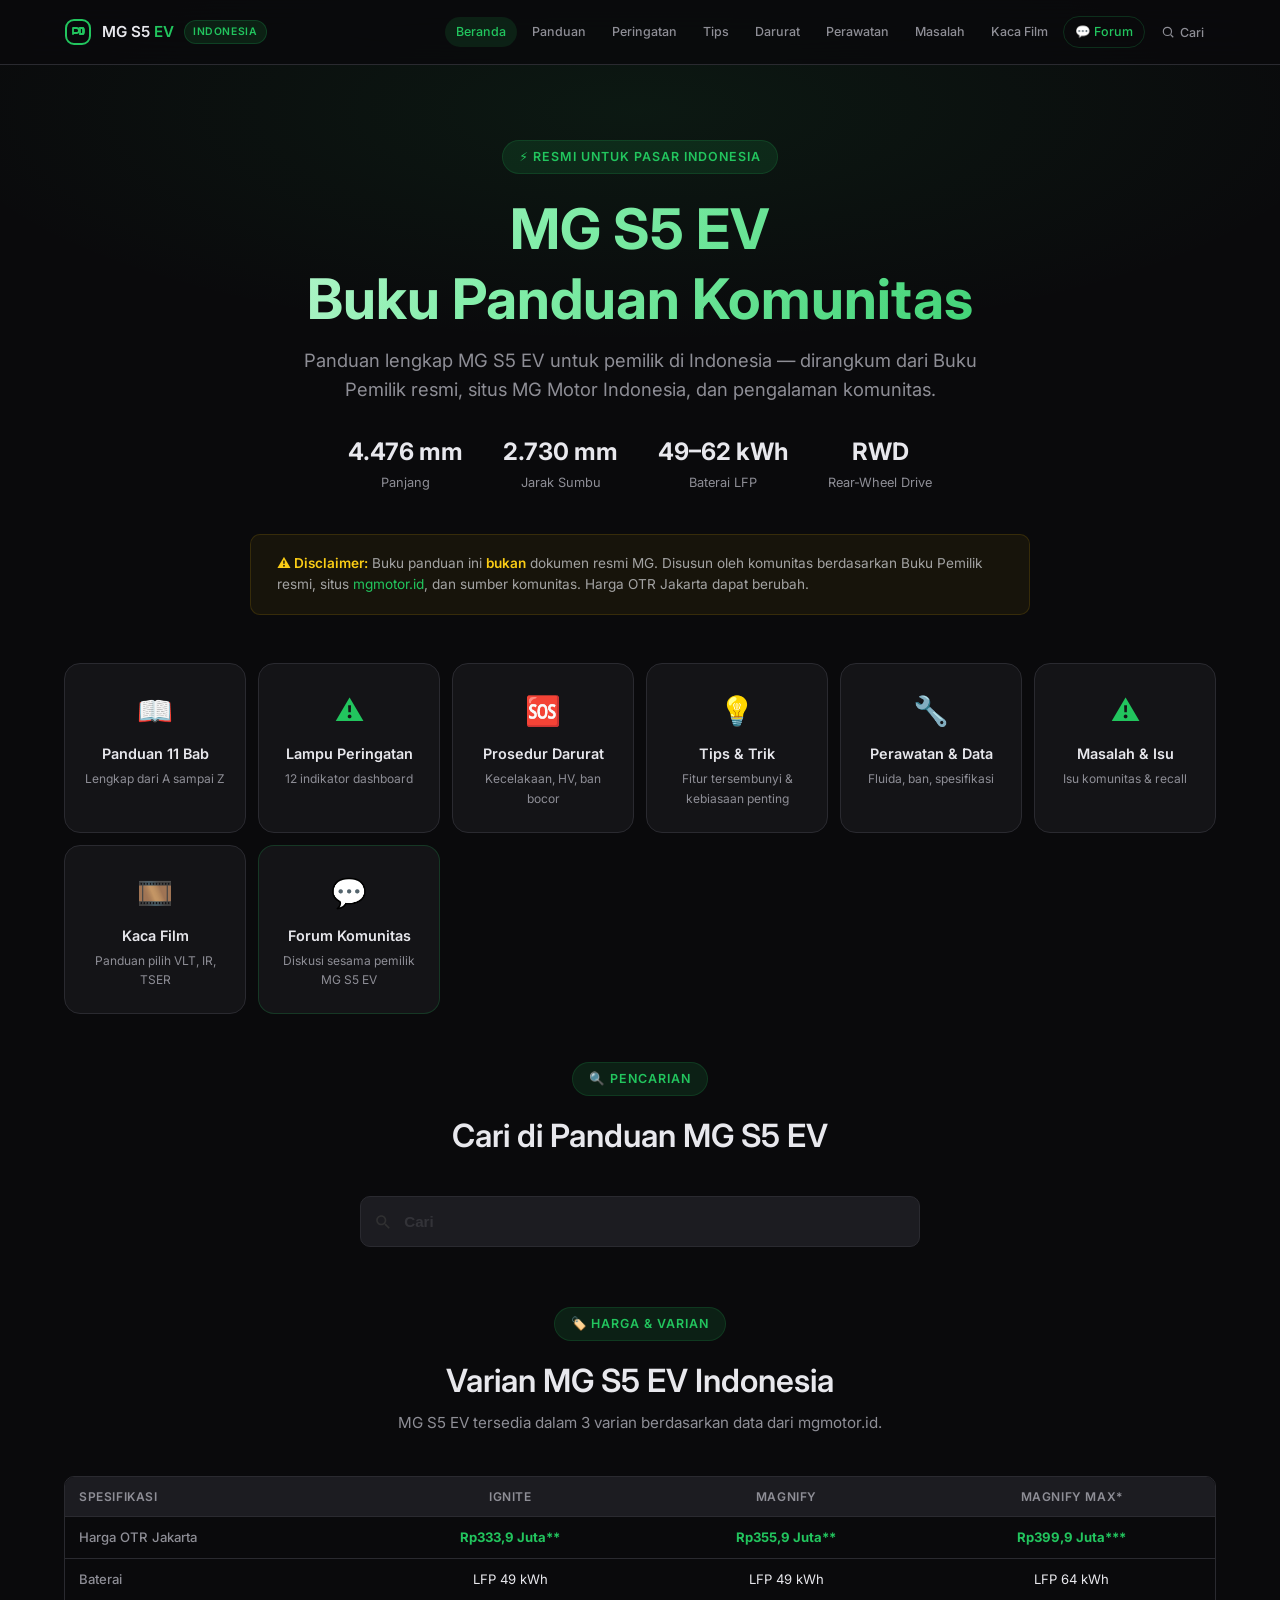
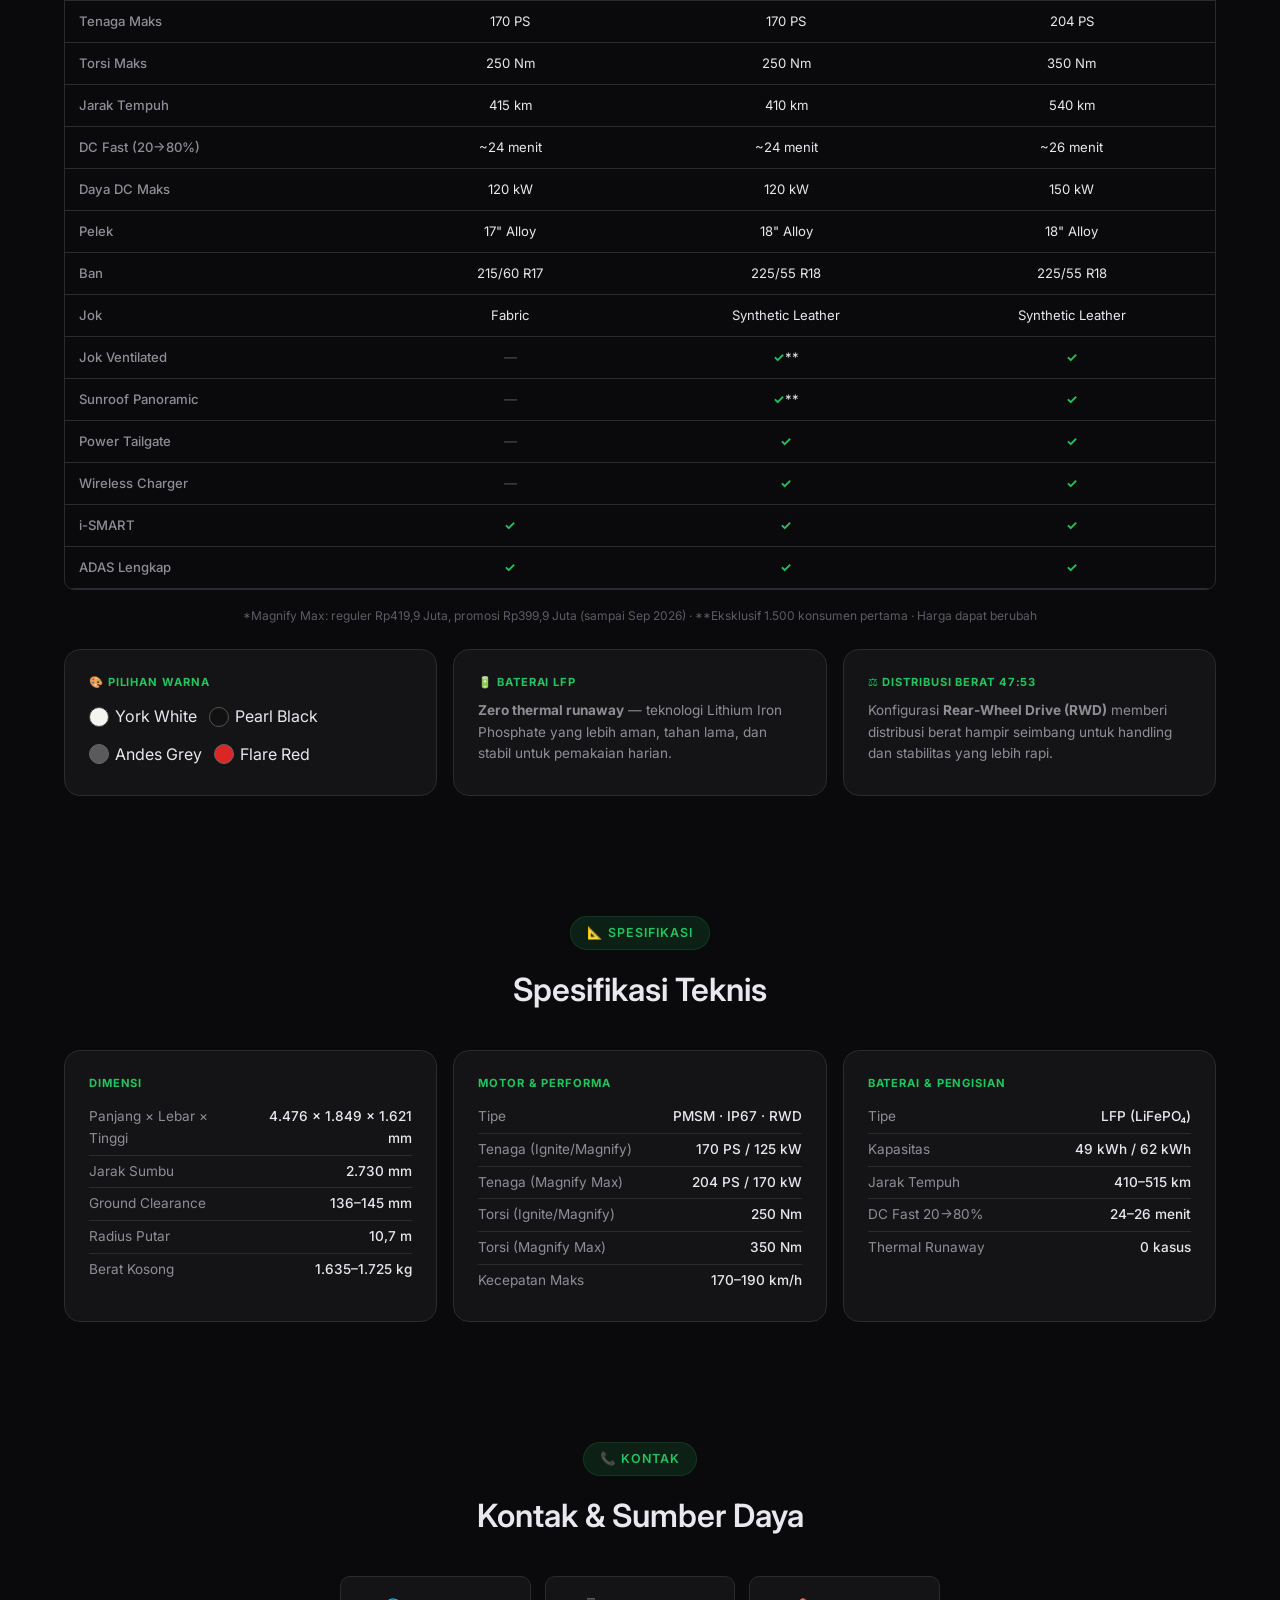
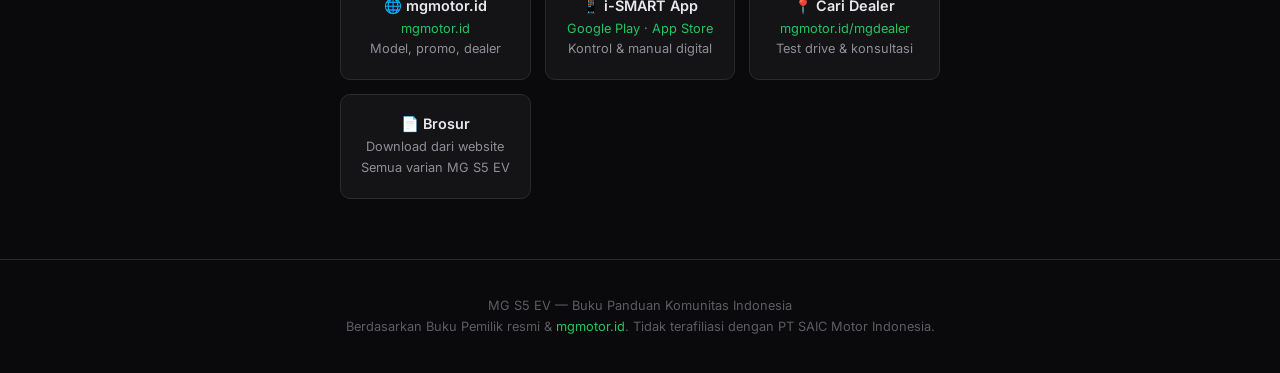
==== commit af21e4b0: "fix: perbaiki link stylesheet tidak tertutup di <head> (style.css & search.css)" ====
--- a/index.html
+++ b/index.html
@@ -8,8 +8,8 @@
   <link rel="preconnect" href="https://fonts.googleapis.com">
   <link rel="preconnect" href="https://fonts.gstatic.com" crossorigin>
   <link href="https://fonts.googleapis.com/css2?family=Inter:wght@300;400;500;600;700;800&family=JetBrains+Mono:wght@400;600&display=swap" rel="stylesheet">
-  <link rel="stylesheet" href="style.css"
-  <link rel="stylesheet" href="search.css">>
+  <link rel="stylesheet" href="style.css">
+  <link rel="stylesheet" href="search.css">
 </head>
 <body>
 
--- a/style.css
+++ b/style.css
@@ -0,0 +1,412 @@
+/* ===== MG S5 EV Community Manual - Shared Styles ===== */
+*, *::before, *::after { box-sizing: border-box; margin: 0; padding: 0; }
+html { scroll-behavior: smooth; scroll-padding-top: 80px; }
+body {
+  font-family: "Inter", system-ui, -apple-system, sans-serif;
+  background: #0a0a0c;
+  color: #e8e8ed;
+  line-height: 1.6;
+  -webkit-font-smoothing: antialiased;
+}
+::selection { background: rgba(34, 197, 94, 0.3); color: #fff; }
+:focus-visible { outline: 2px solid #22c55e; outline-offset: 2px; border-radius: 4px; }
+
+:root {
+  --bg: #0a0a0c;
+  --surface: #141417;
+  --surface-2: #1c1c21;
+  --border: #2a2a30;
+  --text: #e8e8ed;
+  --muted: #8e8e96;
+  --accent: #22c55e;
+  --accent-dim: rgba(34, 197, 94, 0.12);
+  --radius-sm: 6px;
+  --radius-md: 10px;
+  --radius-lg: 16px;
+  --shadow-card: 0 1px 3px rgba(0, 0, 0, 0.4);
+  --shadow-raised: 0 4px 12px rgba(0, 0, 0, 0.5);
+  --max-width: 1200px;
+}
+
+h1, h2, h3, h4 { font-weight: 600; line-height: 1.25; }
+h1 { font-size: clamp(2rem, 5vw, 3.5rem); font-weight: 700; }
+h2 { font-size: clamp(1.4rem, 3vw, 2rem); margin-top: 2rem; }
+h3 { font-size: clamp(1.1rem, 2vw, 1.35rem); color: var(--text); }
+h4 { font-size: 1rem; color: var(--text); }
+p, li { font-size: 0.95rem; color: var(--muted); line-height: 1.6; }
+a { color: var(--accent); text-decoration: none; transition: color 0.15s; }
+a:hover { color: #16a34a; }
+
+.container { max-width: var(--max-width); margin: 0 auto; padding: 0 24px; }
+.brand-accent, .accent-text { color: var(--accent); }
+.center { text-align: center; }
+.section-tight { padding-top: 0; }
+.section-top-sm { padding-top: 24px; }
+.mb-0 { margin-bottom: 0; }
+.mt-8 { margin-top: 8px; }
+.mt-12 { margin-top: 12px; }
+.mt-24 { margin-top: 24px; }
+.muted-note { font-size: 0.75rem; color: #5c5c64; text-align: center; }
+.strong-note { color: var(--text); font-weight: 600; }
+.accent-value { color: var(--accent); font-weight: 700; }
+
+nav {
+  position: fixed;
+  top: 0;
+  inset-inline: 0;
+  z-index: 100;
+  background: rgba(10, 10, 12, 0.85);
+  backdrop-filter: blur(16px) saturate(1.4);
+  -webkit-backdrop-filter: blur(16px) saturate(1.4);
+  border-bottom: 1px solid var(--border);
+}
+nav .container { display: flex; align-items: center; justify-content: space-between; min-height: 64px; }
+.nav-brand { display: flex; align-items: center; gap: 10px; font-weight: 600; font-size: 0.95rem; color: var(--text); }
+.nav-menu { display: flex; align-items: center; }
+.nav-toggle-input {
+  position: absolute;
+  opacity: 0;
+  pointer-events: none;
+}
+.nav-toggle {
+  display: none;
+  align-items: center;
+  justify-content: center;
+  width: 42px;
+  height: 42px;
+  border: 1px solid var(--border);
+  border-radius: 10px;
+  background: var(--surface);
+  color: var(--text);
+  cursor: pointer;
+}
+.nav-toggle-bars {
+  display: inline-flex;
+  flex-direction: column;
+  gap: 4px;
+}
+.nav-toggle-bars span {
+  width: 16px;
+  height: 2px;
+  border-radius: 999px;
+  background: currentColor;
+}
+.nav-badge {
+  font-size: 0.65rem;
+  font-weight: 600;
+  text-transform: uppercase;
+  letter-spacing: 0.06em;
+  padding: 3px 8px;
+  border-radius: 100px;
+  background: var(--accent-dim);
+  color: var(--accent);
+  border: 1px solid rgba(34, 197, 94, 0.2);
+}
+.nav-links { display: flex; gap: 4px; align-items: center; flex-wrap: wrap; }
+.nav-links a {
+  color: var(--muted);
+  font-size: 0.78rem;
+  font-weight: 500;
+  padding: 5px 11px;
+  border-radius: 100px;
+  transition: all 0.15s;
+  white-space: nowrap;
+}
+.nav-links a:hover,
+.nav-links a.active { color: var(--text); background: var(--surface-2); }
+.nav-links a.active { color: var(--accent); background: var(--accent-dim); }
+.forum-link {
+  color: var(--accent) !important;
+  border: 1px solid rgba(34, 197, 94, 0.2);
+}
+
+.hero { padding: 140px 0 60px; text-align: center; position: relative; overflow: hidden; }
+.hero::before {
+  content: "";
+  position: absolute;
+  inset: 0;
+  background: radial-gradient(ellipse 80% 60% at 50% 20%, rgba(34, 197, 94, 0.08), transparent 70%);
+  pointer-events: none;
+}
+.hero-sm { padding: 100px 0 40px; }
+.hero-tag {
+  display: inline-flex;
+  align-items: center;
+  gap: 6px;
+  font-size: 0.78rem;
+  font-weight: 600;
+  text-transform: uppercase;
+  letter-spacing: 0.08em;
+  padding: 6px 16px;
+  border-radius: 100px;
+  background: var(--accent-dim);
+  color: var(--accent);
+  border: 1px solid rgba(34, 197, 94, 0.15);
+  margin-bottom: 20px;
+}
+.hero h1 {
+  margin-bottom: 12px;
+  background: linear-gradient(135deg, #f0fdf4 0%, #86efac 40%, #22c55e 100%);
+  -webkit-background-clip: text;
+  -webkit-text-fill-color: transparent;
+  background-clip: text;
+}
+.hero-sub { font-size: clamp(1rem, 2vw, 1.15rem); max-width: 700px; margin: 0 auto 28px; color: var(--muted); }
+.hero-stats { display: flex; justify-content: center; gap: 40px; flex-wrap: wrap; }
+.hero-stat { text-align: center; }
+.hero-stat-val { font-size: 1.5rem; font-weight: 700; color: var(--text); }
+.hero-stat-lbl { font-size: 0.8rem; color: var(--muted); margin-top: 2px; }
+
+.section { padding: 60px 0; }
+.section-header { text-align: center; margin-bottom: 40px; }
+.section-header h2 { margin-top: 0; }
+.section-header p { max-width: 620px; margin: 10px auto 0; }
+
+.disclaimer-card {
+  max-width: 780px;
+  margin: -20px auto 48px;
+  padding: 18px 26px;
+  border-radius: var(--radius-md);
+  background: rgba(234, 179, 8, 0.06);
+  border: 1px solid rgba(234, 179, 8, 0.15);
+}
+.disclaimer-card p { font-size: 0.85rem; color: #a3a3a3; }
+.disclaimer-card strong { color: #facc15; font-weight: 600; }
+
+.card {
+  background: var(--surface);
+  border: 1px solid var(--border);
+  border-radius: var(--radius-lg);
+  padding: 24px;
+  transition: all 0.2s;
+}
+.card:hover { border-color: rgba(34, 197, 94, 0.25); background: var(--surface-2); }
+.card .label {
+  font-size: 0.7rem;
+  font-weight: 700;
+  text-transform: uppercase;
+  letter-spacing: 0.08em;
+  color: var(--accent);
+  margin-bottom: 8px;
+}
+.card p { font-size: 0.85rem; margin-bottom: 6px; }
+.card ul { list-style: none; }
+.card ul li { font-size: 0.82rem; color: var(--muted); padding: 3px 0; }
+
+.quick-nav {
+  display: grid;
+  grid-template-columns: repeat(auto-fit, minmax(180px, 1fr));
+  gap: 12px;
+  margin-bottom: 48px;
+}
+.quick-nav-card {
+  display: block;
+  text-align: center;
+  padding: 24px 16px;
+}
+.quick-nav-icon { font-size: 1.8rem; margin-bottom: 8px; }
+.quick-nav-title { font-weight: 600; color: var(--text); font-size: 0.9rem; }
+.quick-nav-meta { font-size: 0.75rem; color: var(--muted); margin-top: 4px; }
+.quick-nav-card.is-forum { border-color: rgba(34, 197, 94, 0.2); }
+
+.action-row {
+  margin-top: 20px;
+  display: flex;
+  justify-content: center;
+  gap: 12px;
+  flex-wrap: wrap;
+}
+.pill-link {
+  display: inline-flex;
+  align-items: center;
+  gap: 10px;
+  padding: 12px 24px;
+  font-size: 0.9rem;
+  font-weight: 600;
+  color: var(--accent);
+  background: var(--accent-dim);
+  border: 1px solid rgba(34, 197, 94, 0.2);
+  border-radius: 100px;
+}
+.pill-link.secondary {
+  color: var(--text);
+  background: var(--surface);
+  border-color: var(--border);
+  font-weight: 500;
+}
+.pill-link svg { flex-shrink: 0; }
+
+.info-grid-3,
+.spec-grid,
+.emer-grid {
+  display: grid;
+  grid-template-columns: repeat(auto-fit, minmax(280px, 1fr));
+  gap: 16px;
+}
+.spec-grid { grid-template-columns: repeat(auto-fit, minmax(300px, 1fr)); }
+.chapters { display: grid; grid-template-columns: repeat(auto-fill, minmax(360px, 1fr)); gap: 20px; }
+.chapter {
+  background: var(--surface);
+  border: 1px solid var(--border);
+  border-radius: var(--radius-lg);
+  padding: 28px;
+  transition: all 0.2s;
+}
+.chapter:hover {
+  border-color: rgba(34, 197, 94, 0.3);
+  background: var(--surface-2);
+  transform: translateY(-2px);
+  box-shadow: var(--shadow-raised);
+}
+.chapter-num { font-size: 0.7rem; font-weight: 700; text-transform: uppercase; letter-spacing: 0.1em; color: var(--accent); margin-bottom: 8px; }
+.chapter h3 { margin-bottom: 8px; font-size: 1.05rem; }
+.chapter p { font-size: 0.85rem; color: var(--muted); line-height: 1.6; margin-bottom: 8px; }
+.chapter ul { list-style: none; display: flex; flex-wrap: wrap; gap: 5px; }
+.chapter ul li {
+  font-size: 0.72rem;
+  padding: 3px 10px;
+  border-radius: 100px;
+  background: var(--surface-2);
+  color: var(--muted);
+  border: 1px solid var(--border);
+}
+
+.spec-row {
+  display: flex;
+  justify-content: space-between;
+  gap: 16px;
+  padding: 5px 0;
+  border-bottom: 1px solid var(--border);
+  font-size: 0.85rem;
+}
+.spec-row:last-child { border-bottom: none; }
+.spec-row .key { color: var(--muted); }
+.spec-row .val { color: var(--text); font-weight: 500; text-align: right; }
+
+.table-wrap { overflow-x: auto; margin: 16px 0; border-radius: var(--radius-md); border: 1px solid var(--border); }
+table { width: 100%; border-collapse: collapse; font-size: 0.82rem; }
+th, td { padding: 10px 14px; text-align: left; border-bottom: 1px solid var(--border); }
+th { background: var(--surface-2); color: var(--muted); font-weight: 600; font-size: 0.75rem; text-transform: uppercase; letter-spacing: 0.05em; }
+td { color: var(--text); }
+tr:hover td { background: rgba(34, 197, 94, 0.04); }
+td:first-child { color: var(--muted); font-weight: 500; }
+.check { color: var(--accent); font-weight: 700; }
+.warn { color: #eab308; font-weight: 600; font-style: italic; font-size: 0.8rem; }
+.dash { color: #555; }
+
+.swatch-list { display: flex; gap: 12px; flex-wrap: wrap; margin-top: 12px; }
+.swatch-item { display: inline-flex; align-items: center; gap: 6px; }
+.swatch-dot {
+  width: 20px;
+  height: 20px;
+  border-radius: 50%;
+  display: inline-block;
+}
+.swatch-dot.white { background: #f5f5f0; border: 1px solid #444; }
+.swatch-dot.black { background: #111; border: 1px solid #555; }
+.swatch-dot.gray { background: #5a5a5e; border: 1px solid #666; }
+.swatch-dot.red { background: #dc2626; border: 1px solid #666; }
+
+.lamp-grid { display: grid; grid-template-columns: repeat(auto-fill, minmax(280px, 1fr)); gap: 12px; margin: 24px 0 48px; }
+.lamp-item { display: flex; align-items: flex-start; gap: 12px; padding: 14px 16px; background: var(--surface); border: 1px solid var(--border); border-radius: var(--radius-md); }
+.lamp-icon { width: 42px; height: 42px; border-radius: var(--radius-sm); background: var(--surface-2); display: flex; align-items: center; justify-content: center; font-size: 1.1rem; flex-shrink: 0; }
+.lamp-name { font-size: 0.82rem; font-weight: 600; color: var(--text); margin-bottom: 2px; }
+.lamp-desc { font-size: 0.78rem; color: var(--muted); line-height: 1.5; }
+
+.fluids { display: grid; grid-template-columns: repeat(auto-fit, minmax(200px, 1fr)); gap: 12px; }
+.fluid-item { background: var(--surface); border: 1px solid var(--border); border-radius: var(--radius-md); padding: 16px 20px; transition: all 0.2s; }
+.fluid-item:hover { border-color: rgba(34, 197, 94, 0.25); }
+.fluid-item .fname { font-size: 0.82rem; font-weight: 600; color: var(--text); margin-bottom: 4px; }
+.fluid-item .fdet { font-size: 0.78rem; color: var(--muted); }
+.fluid-item .fcap { font-size: 1rem; font-weight: 700; color: var(--accent); margin-top: 4px; }
+
+.emer-grid ol { padding-left: 16px; margin-top: 8px; }
+.emer-grid ol li { font-size: 0.82rem; color: var(--muted); padding: 2px 0; }
+.emer-grid ul { list-style: none; margin-top: 8px; }
+.emer-grid ul li { font-size: 0.82rem; color: var(--muted); padding: 4px 0; }
+
+.tips-grid { display: grid; grid-template-columns: repeat(auto-fit, minmax(220px, 1fr)); gap: 14px; max-width: 100%; margin: 0 auto; }
+.tip-card { background: var(--surface); border: 1px solid var(--border); border-radius: var(--radius-md); padding: 20px; }
+.tip-card h3 { font-size: 0.9rem; margin-bottom: 6px; }
+.tip-card p { font-size: 0.8rem; }
+
+.app-grid { display: grid; grid-template-columns: repeat(auto-fit, minmax(180px, 1fr)); gap: 14px; max-width: 700px; margin: 0 auto; }
+.app-grid.compact { max-width: 600px; }
+.app-item { background: var(--surface); border: 1px solid var(--border); border-radius: var(--radius-md); padding: 20px 16px; text-align: center; transition: all 0.2s; }
+.app-item:hover { border-color: rgba(34, 197, 94, 0.25); }
+.app-item h3 { font-size: 0.9rem; margin-bottom: 4px; }
+.app-item p { font-size: 0.8rem; }
+
+.back-link { display: inline-flex; align-items: center; gap: 6px; font-size: 0.85rem; margin-bottom: 24px; color: var(--muted); }
+.back-link:hover { color: var(--accent); }
+
+.note-card {
+  text-align: center;
+  padding: 20px;
+  max-width: 600px;
+  margin: 0 auto 48px;
+}
+
+.alignment-grid {
+  display: grid;
+  grid-template-columns: repeat(auto-fit, minmax(200px, 1fr));
+  gap: 12px;
+  margin-top: 12px;
+}
+.align-item-title {
+  font-size: 0.75rem;
+  color: var(--muted);
+  font-weight: 600;
+}
+.align-item-value {
+  font-size: 0.82rem;
+  color: var(--text);
+}
+.stack-gap-sm > * + * { margin-top: 6px; }
+
+footer { border-top: 1px solid var(--border); padding: 36px 0; text-align: center; }
+footer p { font-size: 0.8rem; color: #5c5c64; }
+
+@media (max-width: 768px) {
+  .hero { padding: 120px 0 40px; }
+  .hero-sm { padding: 90px 0 30px; }
+  .chapters,
+  .spec-grid { grid-template-columns: 1fr; }
+  .hero-stats { flex-direction: column; gap: 14px; }
+  nav .container { min-height: 72px; }
+  .nav-brand { gap: 8px; font-size: 0.9rem; }
+  .nav-brand svg { width: 24px; height: 24px; }
+  .nav-badge { display: none; }
+  .nav-menu {
+    display: block;
+    position: relative;
+  }
+  .nav-toggle { display: inline-flex; }
+  .nav-links {
+    position: absolute;
+    top: calc(100% + 10px);
+    right: 0;
+    min-width: min(280px, calc(100vw - 48px));
+    padding: 10px;
+    border: 1px solid var(--border);
+    border-radius: 14px;
+    background: rgba(20, 20, 23, 0.98);
+    box-shadow: var(--shadow-raised);
+    display: none;
+    flex-direction: column;
+    align-items: stretch;
+    gap: 6px;
+  }
+  .nav-toggle-input:checked + .nav-toggle + .nav-links { display: flex; }
+  .nav-links a {
+    font-size: 0.88rem;
+    padding: 10px 12px;
+    border-radius: 10px;
+  }
+  .forum-link { text-align: center; }
+}
+
+@media (prefers-reduced-motion: reduce) {
+  *, *::before, *::after { transition-duration: 0.01ms !important; animation-duration: 0.01ms !important; }
+  html { scroll-behavior: auto; }
+}
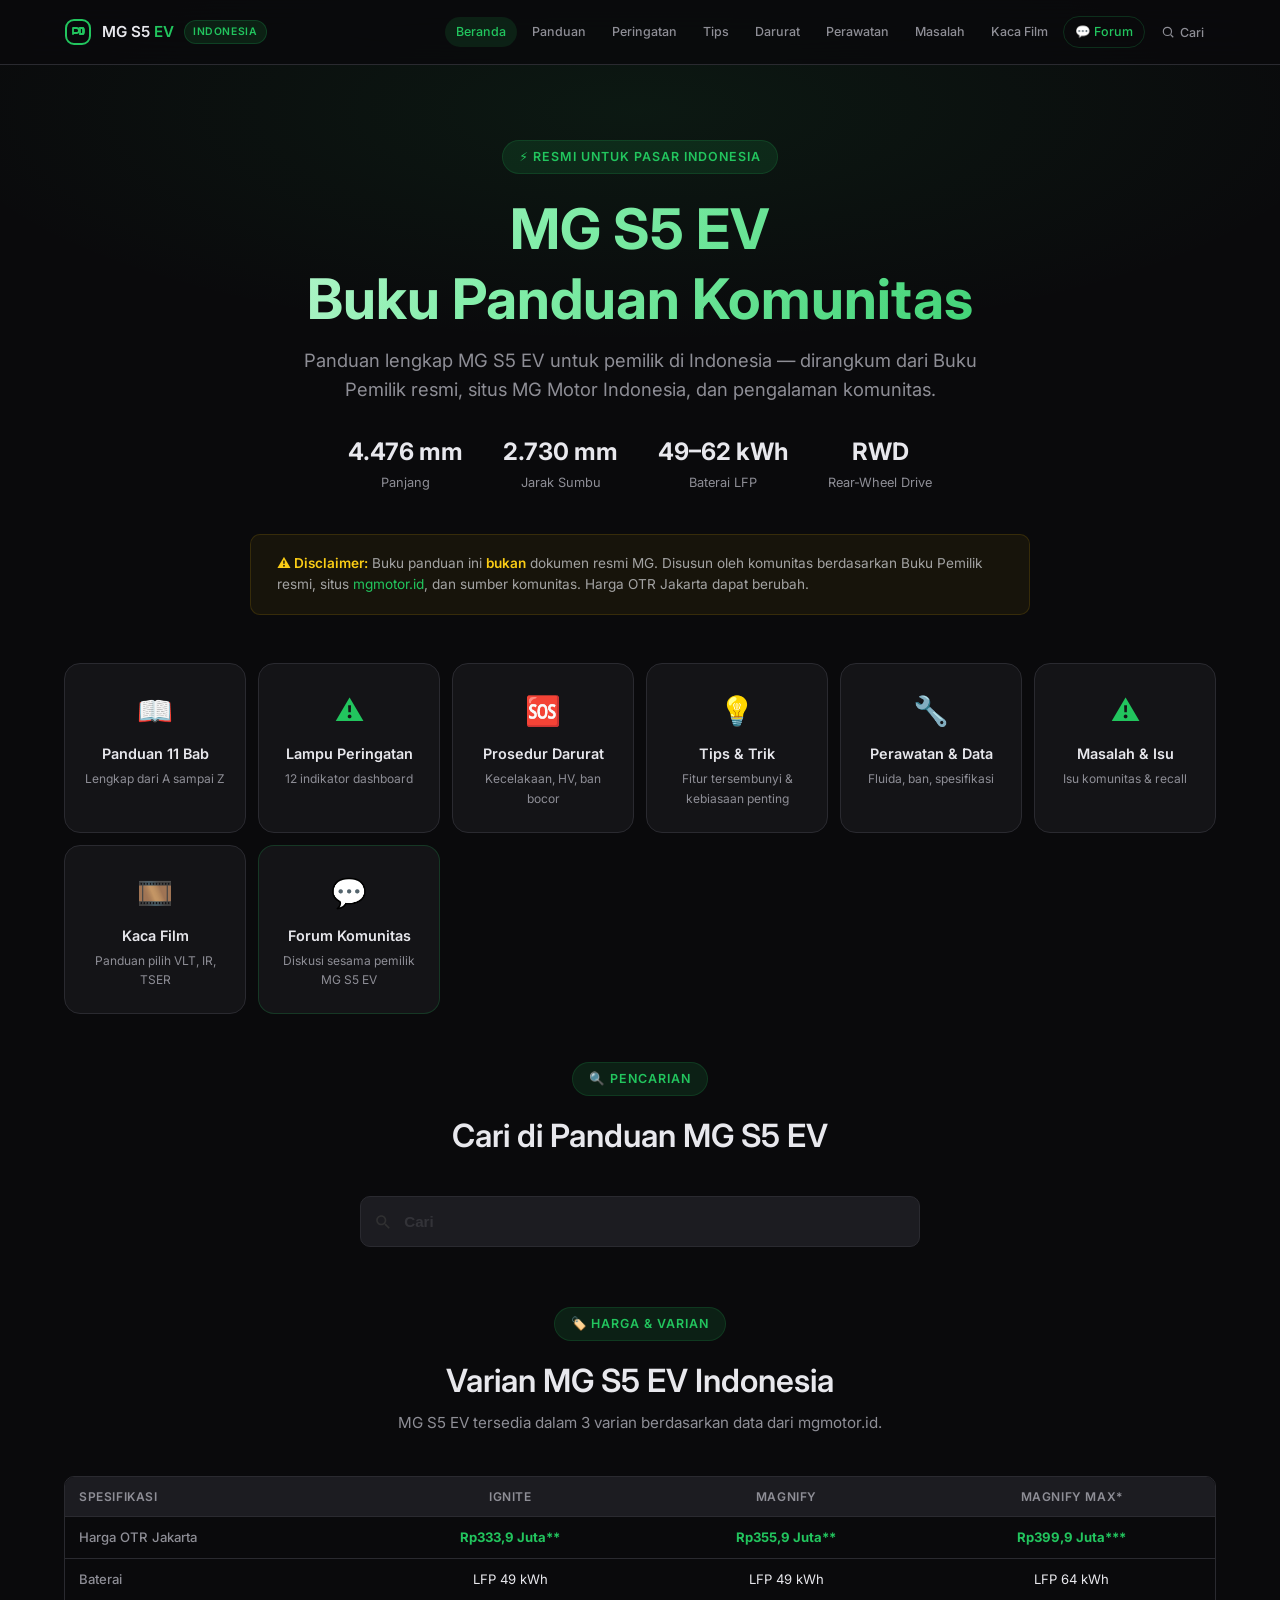
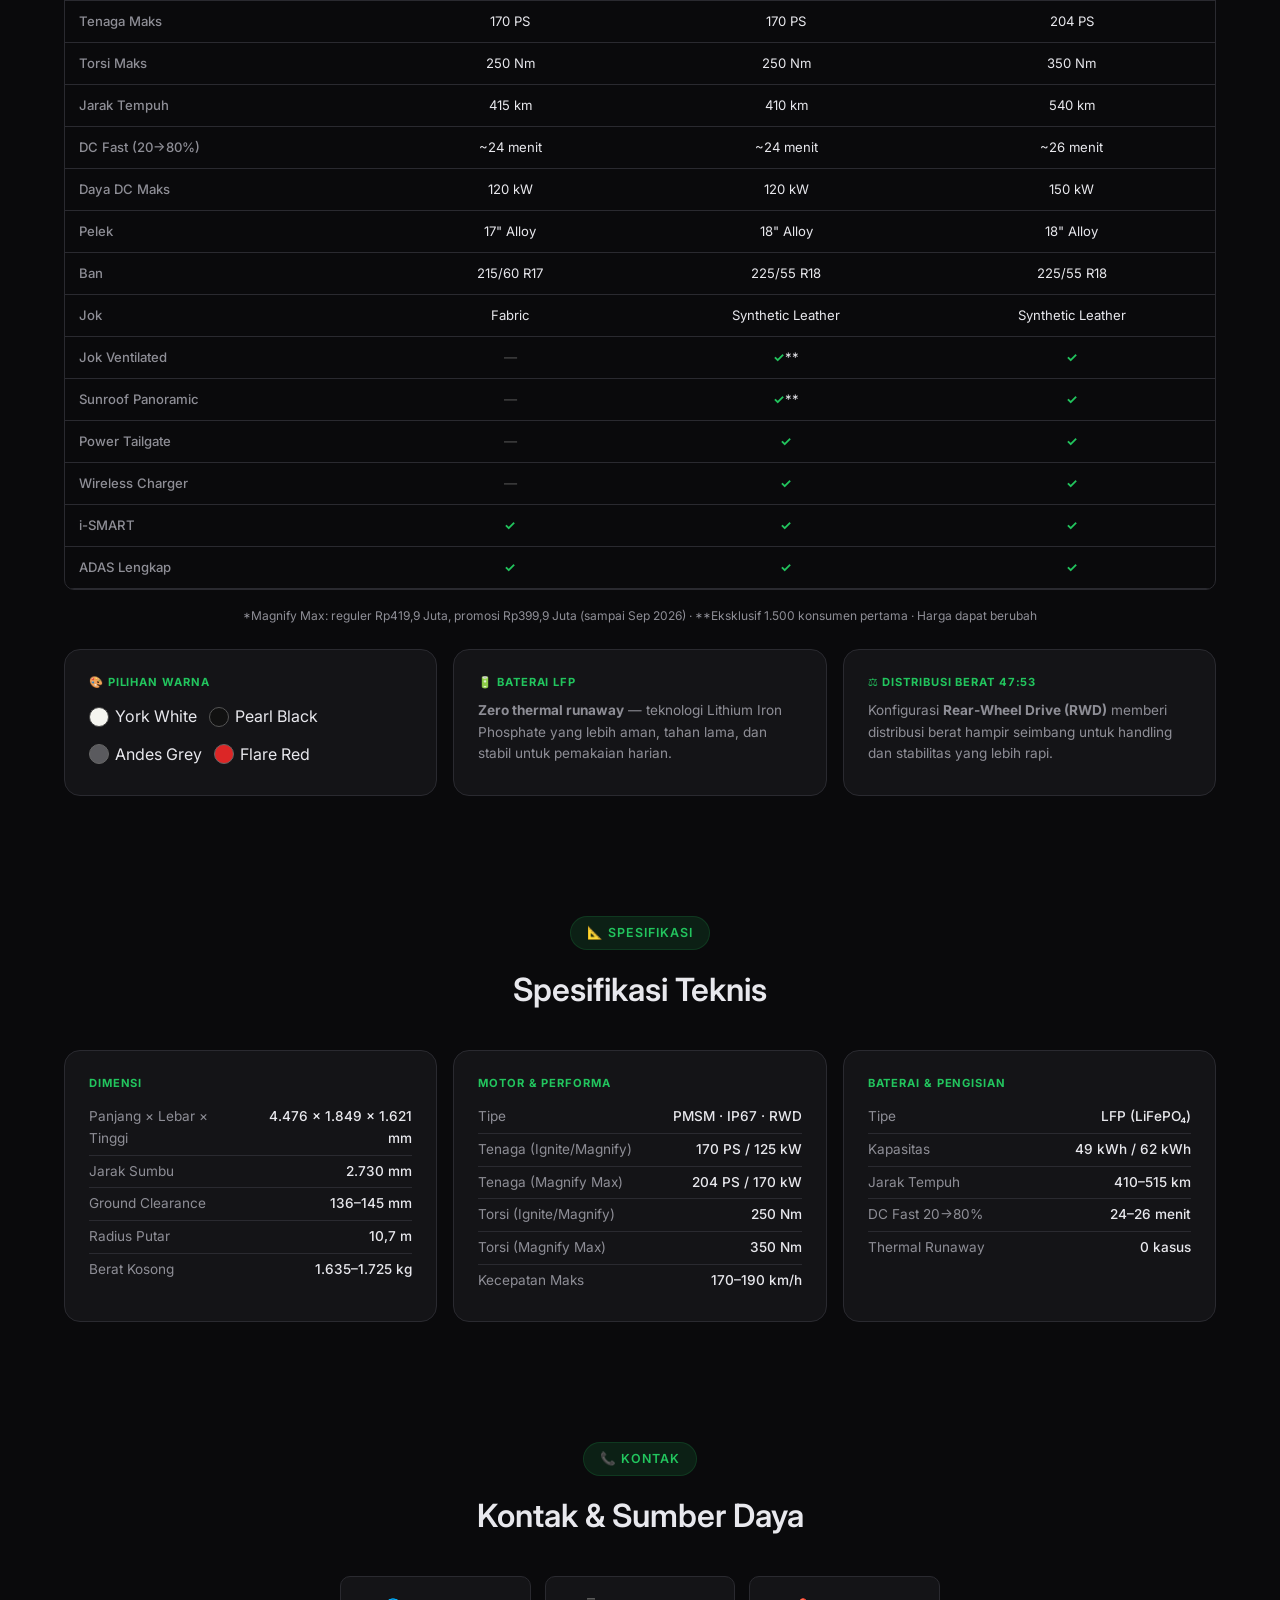
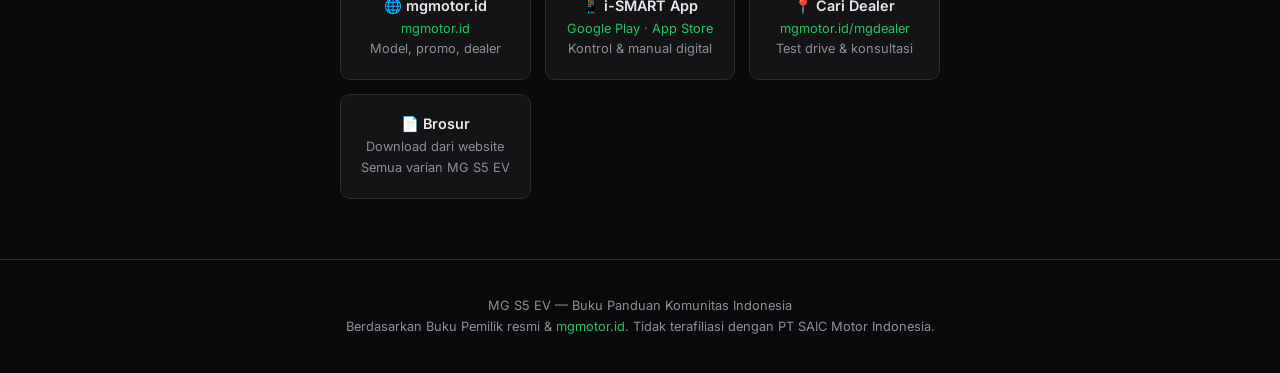
==== commit 30a199d2: "fix a11y P1 dari audit Impeccable: nav toggle jadi button native (aria-expanded/controls), focus tra" ====
--- a/index.html
+++ b/index.html
@@ -10,6 +10,24 @@
   <link href="https://fonts.googleapis.com/css2?family=Inter:wght@300;400;500;600;700;800&family=JetBrains+Mono:wght@400;600&display=swap" rel="stylesheet">
   <link rel="stylesheet" href="style.css">
   <link rel="stylesheet" href="search.css">
+
+  <meta name="description" content="Buku panduan komunitas MG S5 EV untuk pemilik di Indonesia: spesifikasi & harga varian Ignite, Magnify, Magnify Max, lampu peringatan, prosedur darurat, tips, perawatan, dan isu komunitas.">
+  <link rel="canonical" href="https://mgs5.web.id/">
+  <meta property="og:type" content="website">
+  <meta property="og:site_name" content="MG S5 EV Indonesia">
+  <meta property="og:title" content="MG S5 EV — Buku Panduan Komunitas Indonesia">
+  <meta property="og:description" content="Buku panduan komunitas MG S5 EV untuk pemilik di Indonesia: spesifikasi & harga varian Ignite, Magnify, Magnify Max, lampu peringatan, prosedur darurat, tips, perawatan, dan isu komunitas.">
+  <meta property="og:url" content="https://mgs5.web.id/">
+  <meta property="og:image" content="https://mgs5.web.id/img/og-image.png">
+  <meta property="og:image:width" content="1200">
+  <meta property="og:image:height" content="630">
+  <meta property="og:locale" content="id_ID">
+  <meta property="og:locale:alternate" content="en_US">
+  <meta name="twitter:card" content="summary_large_image">
+  <meta name="twitter:title" content="MG S5 EV — Buku Panduan Komunitas Indonesia">
+  <meta name="twitter:description" content="Buku panduan komunitas MG S5 EV untuk pemilik di Indonesia: spesifikasi & harga varian Ignite, Magnify, Magnify Max, lampu peringatan, prosedur darurat, tips, perawatan, dan isu komunitas.">
+  <meta name="twitter:image" content="https://mgs5.web.id/img/og-image.png">
+  <script type="application/ld+json">[{"@context": "https://schema.org", "@type": "WebSite", "name": "MG S5 EV Indonesia", "url": "https://mgs5.web.id/", "inLanguage": "id-ID", "description": "Buku panduan komunitas MG S5 EV untuk pemilik di Indonesia: spesifikasi & harga varian Ignite, Magnify, Magnify Max, lampu peringatan, prosedur darurat, tips, perawatan, dan isu komunitas."}, {"@context": "https://schema.org", "@type": "WebPage", "name": "MG S5 EV — Buku Panduan Komunitas Indonesia", "url": "https://mgs5.web.id/", "description": "Buku panduan komunitas MG S5 EV untuk pemilik di Indonesia: spesifikasi & harga varian Ignite, Magnify, Magnify Max, lampu peringatan, prosedur darurat, tips, perawatan, dan isu komunitas.", "inLanguage": "id-ID", "isPartOf": {"@type": "WebSite", "name": "MG S5 EV Indonesia", "url": "https://mgs5.web.id/"}}]</script>
 </head>
 <body>
 
@@ -25,11 +43,10 @@
       <span class="nav-badge">Indonesia</span>
     </div>
     <div class="nav-menu">
-      <input type="checkbox" id="nav-toggle-index" class="nav-toggle-input" aria-hidden="true">
-      <label for="nav-toggle-index" class="nav-toggle" aria-label="Buka navigasi">
+      <button type="button" id="nav-toggle-index" class="nav-toggle" aria-expanded="false" aria-controls="nav-links-index" aria-label="Buka navigasi">
         <span class="nav-toggle-bars" aria-hidden="true"><span></span><span></span><span></span></span>
-      </label>
-      <div class="nav-links">
+      </button>
+      <div class="nav-links" id="nav-links-index">
         <a href="index.html" class="active">Beranda</a>
         <a href="panduan.html">Panduan</a>
         <a href="peringatan.html">Peringatan</a>
@@ -127,10 +144,10 @@
       <table>
         <thead>
           <tr>
-            <th>Spesifikasi</th>
-            <th class="center">Ignite</th>
-            <th class="center">Magnify</th>
-            <th class="center">Magnify Max*</th>
+            <th scope="col">Spesifikasi</th>
+            <th class="center" scope="col">Ignite</th>
+            <th class="center" scope="col">Magnify</th>
+            <th class="center" scope="col">Magnify Max*</th>
           </tr>
         </thead>
         <tbody>
--- a/style.css
+++ b/style.css
@@ -46,7 +46,7 @@
 .mt-8 { margin-top: 8px; }
 .mt-12 { margin-top: 12px; }
 .mt-24 { margin-top: 24px; }
-.muted-note { font-size: 0.75rem; color: #5c5c64; text-align: center; }
+.muted-note { font-size: 0.75rem; color: var(--muted); text-align: center; }
 .strong-note { color: var(--text); font-weight: 600; }
 .accent-value { color: var(--accent); font-weight: 700; }
 
@@ -63,11 +63,6 @@
 nav .container { display: flex; align-items: center; justify-content: space-between; min-height: 64px; }
 .nav-brand { display: flex; align-items: center; gap: 10px; font-weight: 600; font-size: 0.95rem; color: var(--text); }
 .nav-menu { display: flex; align-items: center; }
-.nav-toggle-input {
-  position: absolute;
-  opacity: 0;
-  pointer-events: none;
-}
 .nav-toggle {
   display: none;
   align-items: center;
@@ -259,7 +254,7 @@
   box-shadow: var(--shadow-raised);
 }
 .chapter-num { font-size: 0.7rem; font-weight: 700; text-transform: uppercase; letter-spacing: 0.1em; color: var(--accent); margin-bottom: 8px; }
-.chapter h3 { margin-bottom: 8px; font-size: 1.05rem; }
+.chapter h2 { margin: 0 0 8px; font-size: 1.05rem; }
 .chapter p { font-size: 0.85rem; color: var(--muted); line-height: 1.6; margin-bottom: 8px; }
 .chapter ul { list-style: none; display: flex; flex-wrap: wrap; gap: 5px; }
 .chapter ul li {
@@ -327,7 +322,7 @@
 
 .tips-grid { display: grid; grid-template-columns: repeat(auto-fit, minmax(220px, 1fr)); gap: 14px; max-width: 100%; margin: 0 auto; }
 .tip-card { background: var(--surface); border: 1px solid var(--border); border-radius: var(--radius-md); padding: 20px; }
-.tip-card h3 { font-size: 0.9rem; margin-bottom: 6px; }
+.tip-card h2 { font-size: 0.9rem; margin: 0 0 6px; }
 .tip-card p { font-size: 0.8rem; }
 
 .app-grid { display: grid; grid-template-columns: repeat(auto-fit, minmax(180px, 1fr)); gap: 14px; max-width: 700px; margin: 0 auto; }
@@ -365,7 +360,7 @@
 .stack-gap-sm > * + * { margin-top: 6px; }
 
 footer { border-top: 1px solid var(--border); padding: 36px 0; text-align: center; }
-footer p { font-size: 0.8rem; color: #5c5c64; }
+footer p { font-size: 0.8rem; color: var(--muted); }
 
 @media (max-width: 768px) {
   .hero { padding: 120px 0 40px; }
@@ -397,7 +392,7 @@
     align-items: stretch;
     gap: 6px;
   }
-  .nav-toggle-input:checked + .nav-toggle + .nav-links { display: flex; }
+  .nav-menu.open .nav-links { display: flex; }
   .nav-links a {
     font-size: 0.88rem;
     padding: 10px 12px;
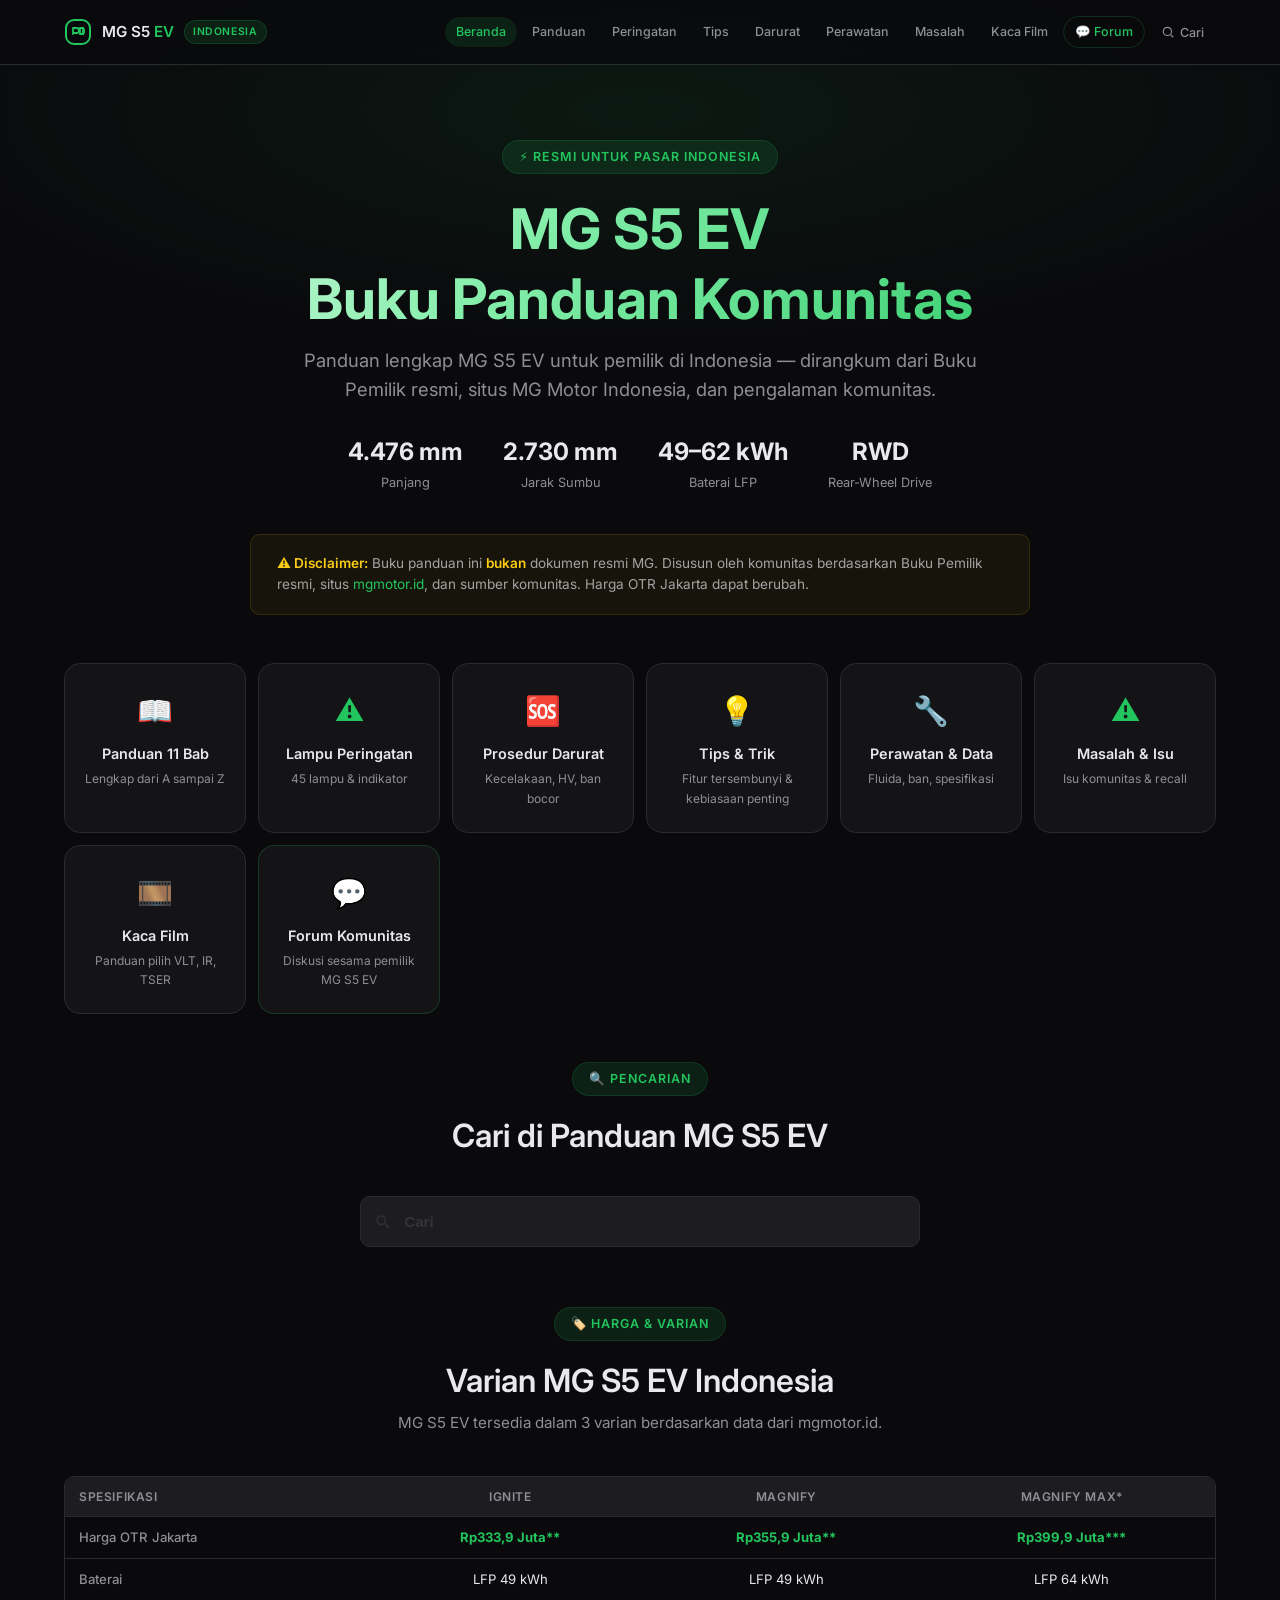
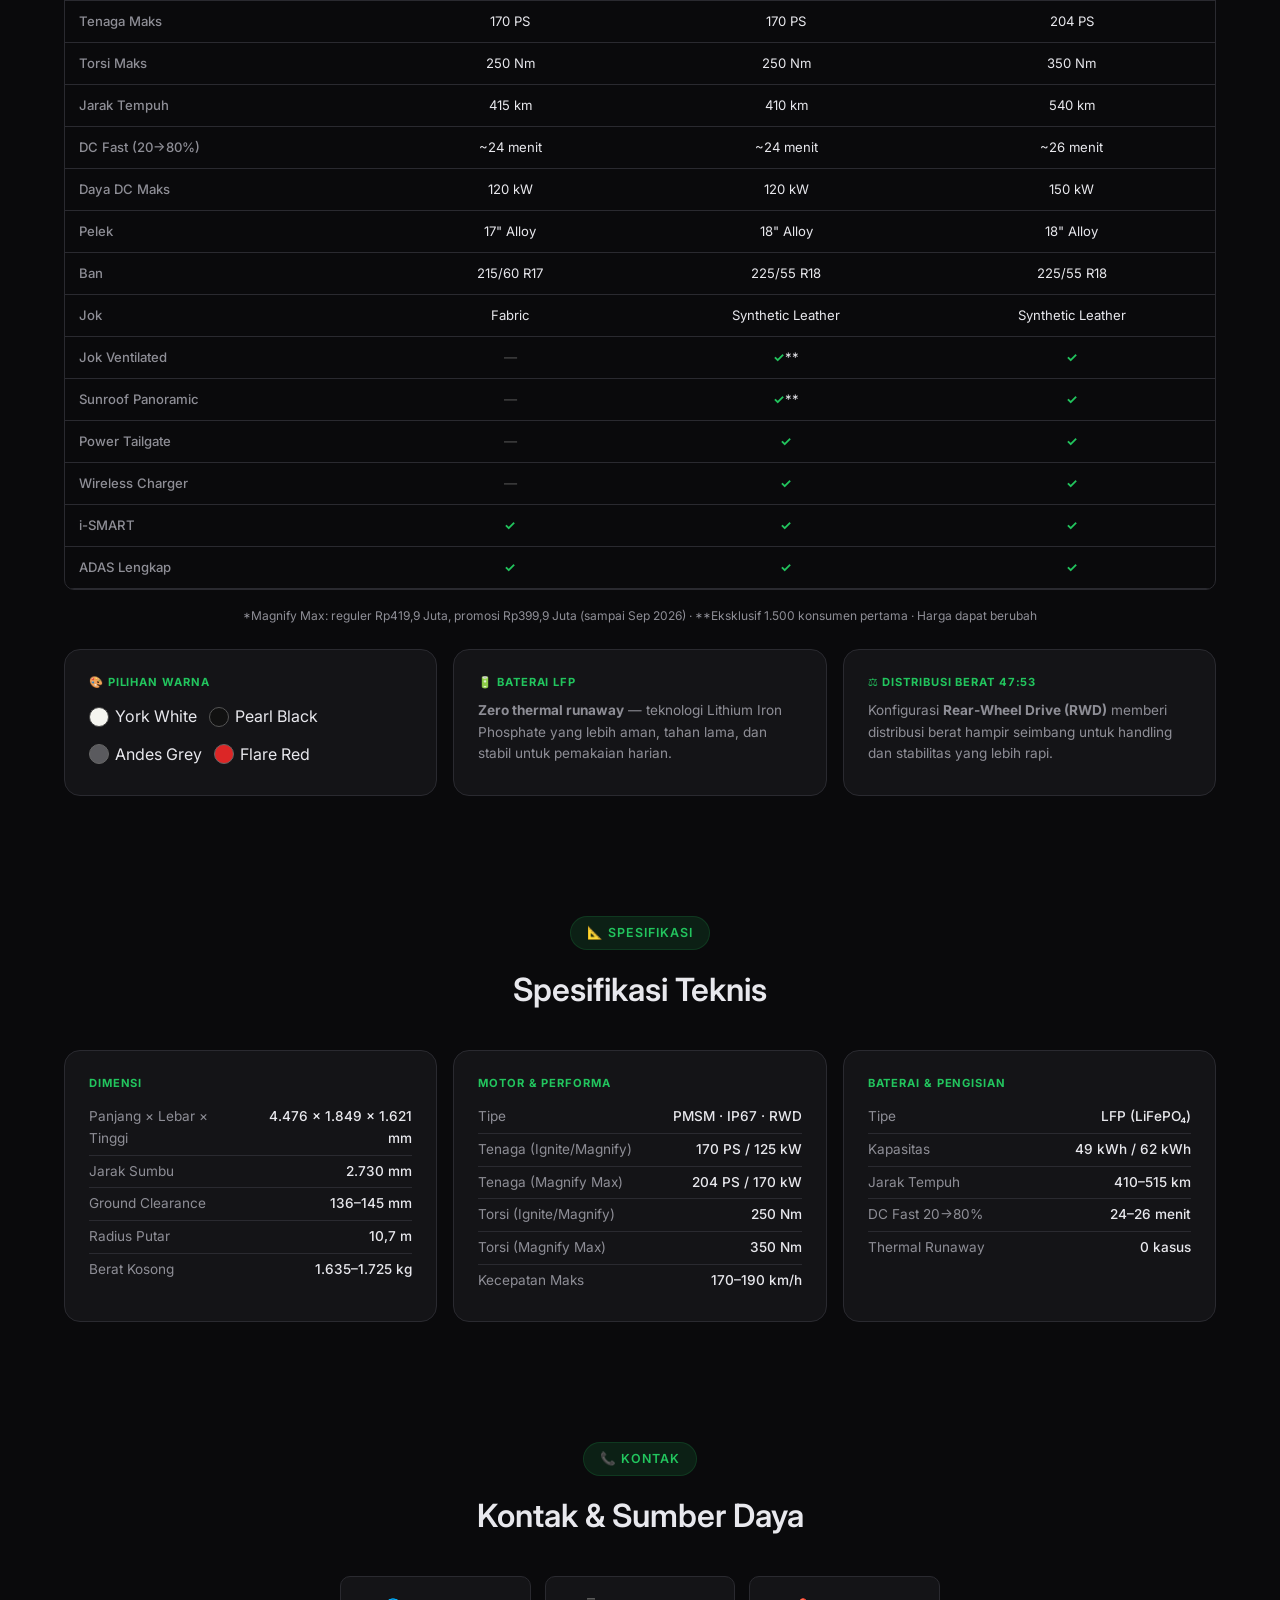
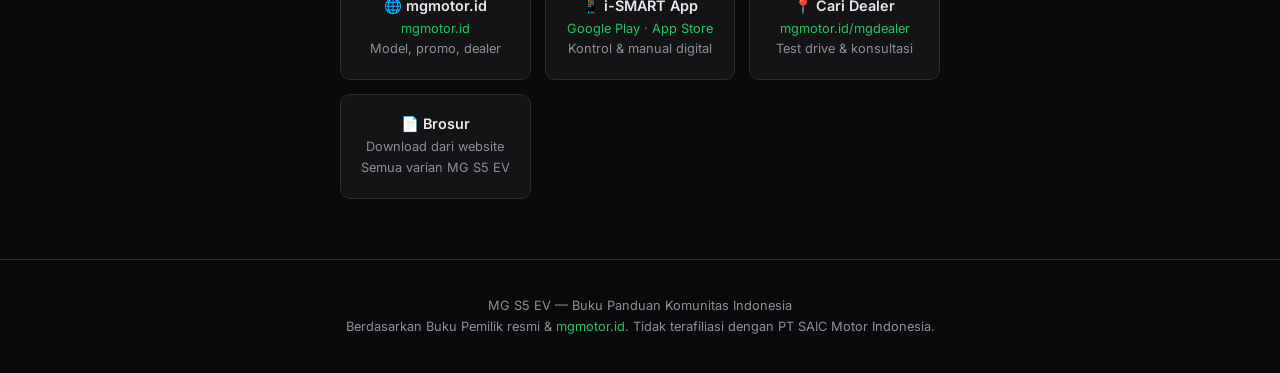
==== commit 89d3b210: "Lampu peringatan dari Buku Pemilik + penjelasan MSD - peringatan.html: 45 lampu dan indikator dari B" ====
--- a/index.html
+++ b/index.html
@@ -90,7 +90,7 @@
     <a href="peringatan.html" class="card quick-nav-card">
       <div class="quick-nav-icon">⚠️</div>
       <div class="quick-nav-title">Lampu Peringatan</div>
-      <div class="quick-nav-meta">12 indikator dashboard</div>
+      <div class="quick-nav-meta">45 lampu &amp; indikator</div>
     </a>
     <a href="darurat.html" class="card quick-nav-card">
       <div class="quick-nav-icon">🆘</div>
--- a/style.css
+++ b/style.css
@@ -302,11 +302,6 @@
 .swatch-dot.gray { background: #5a5a5e; border: 1px solid #666; }
 .swatch-dot.red { background: #dc2626; border: 1px solid #666; }
 
-.lamp-grid { display: grid; grid-template-columns: repeat(auto-fill, minmax(280px, 1fr)); gap: 12px; margin: 24px 0 48px; }
-.lamp-item { display: flex; align-items: flex-start; gap: 12px; padding: 14px 16px; background: var(--surface); border: 1px solid var(--border); border-radius: var(--radius-md); }
-.lamp-icon { width: 42px; height: 42px; border-radius: var(--radius-sm); background: var(--surface-2); display: flex; align-items: center; justify-content: center; font-size: 1.1rem; flex-shrink: 0; }
-.lamp-name { font-size: 0.82rem; font-weight: 600; color: var(--text); margin-bottom: 2px; }
-.lamp-desc { font-size: 0.78rem; color: var(--muted); line-height: 1.5; }
 
 .fluids { display: grid; grid-template-columns: repeat(auto-fit, minmax(200px, 1fr)); gap: 12px; }
 .fluid-item { background: var(--surface); border: 1px solid var(--border); border-radius: var(--radius-md); padding: 16px 20px; transition: all 0.2s; }
@@ -405,3 +400,45 @@
   *, *::before, *::after { transition-duration: 0.01ms !important; animation-duration: 0.01ms !important; }
   html { scroll-behavior: auto; }
 }
+
+/* ===== Warning lamps (generated by scripts/lamps.mjs) ===== */
+:root {
+  --danger: #f87171;
+  --danger-strong: #fca5a5;
+  --danger-border: rgba(248, 113, 113, 0.35);
+}
+.lamp-jump { display: flex; flex-wrap: wrap; gap: 8px; margin: 24px 0 8px; }
+.lamp-jump a { display: inline-flex; align-items: center; gap: 8px; min-height: 44px; padding: 0 16px; border-radius: 999px;
+  border: 1px solid var(--border); background: var(--surface); color: var(--text); font-weight: 600; font-size: 0.9rem; }
+.lamp-jump a span { color: var(--muted); font-weight: 500; }
+.lamp-jump a.is-red { border-color: var(--danger-border); color: var(--danger-strong); }
+.lamp-jump a.is-yellow { border-color: rgba(250, 204, 21, 0.35); color: #fde68a; }
+.lamp-group { margin-top: 40px; }
+.lamp-group > h2 { margin: 0; font-size: 1.4rem; }
+.lamp-group > p { margin-top: 4px; max-width: 70ch; }
+.lamp-list { display: grid; grid-template-columns: repeat(auto-fill, minmax(320px, 1fr)); gap: 12px; margin-top: 16px; }
+.lamp { display: flex; gap: 14px; padding: 16px; border: 1px solid var(--border); border-radius: var(--radius-md); background: var(--surface); }
+.lamp.is-red { border-color: var(--danger-border); }
+.lamp-tiles { display: flex; flex-direction: column; gap: 6px; flex: none; }
+.lamp-tile { display: grid; place-items: center; width: 52px; height: 52px; border-radius: 10px; background: #050506; border: 1px solid #222228; }
+.lamp-tile svg { width: 34px; height: 34px; overflow: visible; }
+.lamp-tile.c-red { color: #f87171; }
+.lamp-tile.c-yellow { color: #facc15; }
+.lamp-tile.c-green { color: #4ade80; }
+.lamp-tile.c-blue { color: #60a5fa; }
+.lamp-tile.c-white { color: #e8e8ed; }
+.lamp-body { min-width: 0; }
+.lamp-body h3 { margin: 0; font-size: 1rem; }
+.lamp-en { margin-top: 2px; font-size: 0.75rem; }
+.lamp dl { display: grid; grid-template-columns: auto 1fr; gap: 4px 10px; margin-top: 10px; font-size: 0.875rem; }
+.lamp dt { font-weight: 600; color: var(--text); white-space: nowrap; }
+.lamp dd { margin: 0; color: var(--muted); }
+.lamp dd strong { color: var(--danger-strong); }
+.lamp-tip { margin-top: 8px; font-size: 0.85rem; }
+.lamp-source { margin: 40px 0 56px; font-size: 0.8rem; }
+.lamp:target { border-color: var(--accent); box-shadow: 0 0 0 3px var(--accent-dim); }
+@media (max-width: 480px) {
+  .lamp-list { grid-template-columns: 1fr; }
+  .lamp dl { grid-template-columns: 1fr; gap: 0 0; }
+  .lamp dd { margin-bottom: 6px; }
+}
